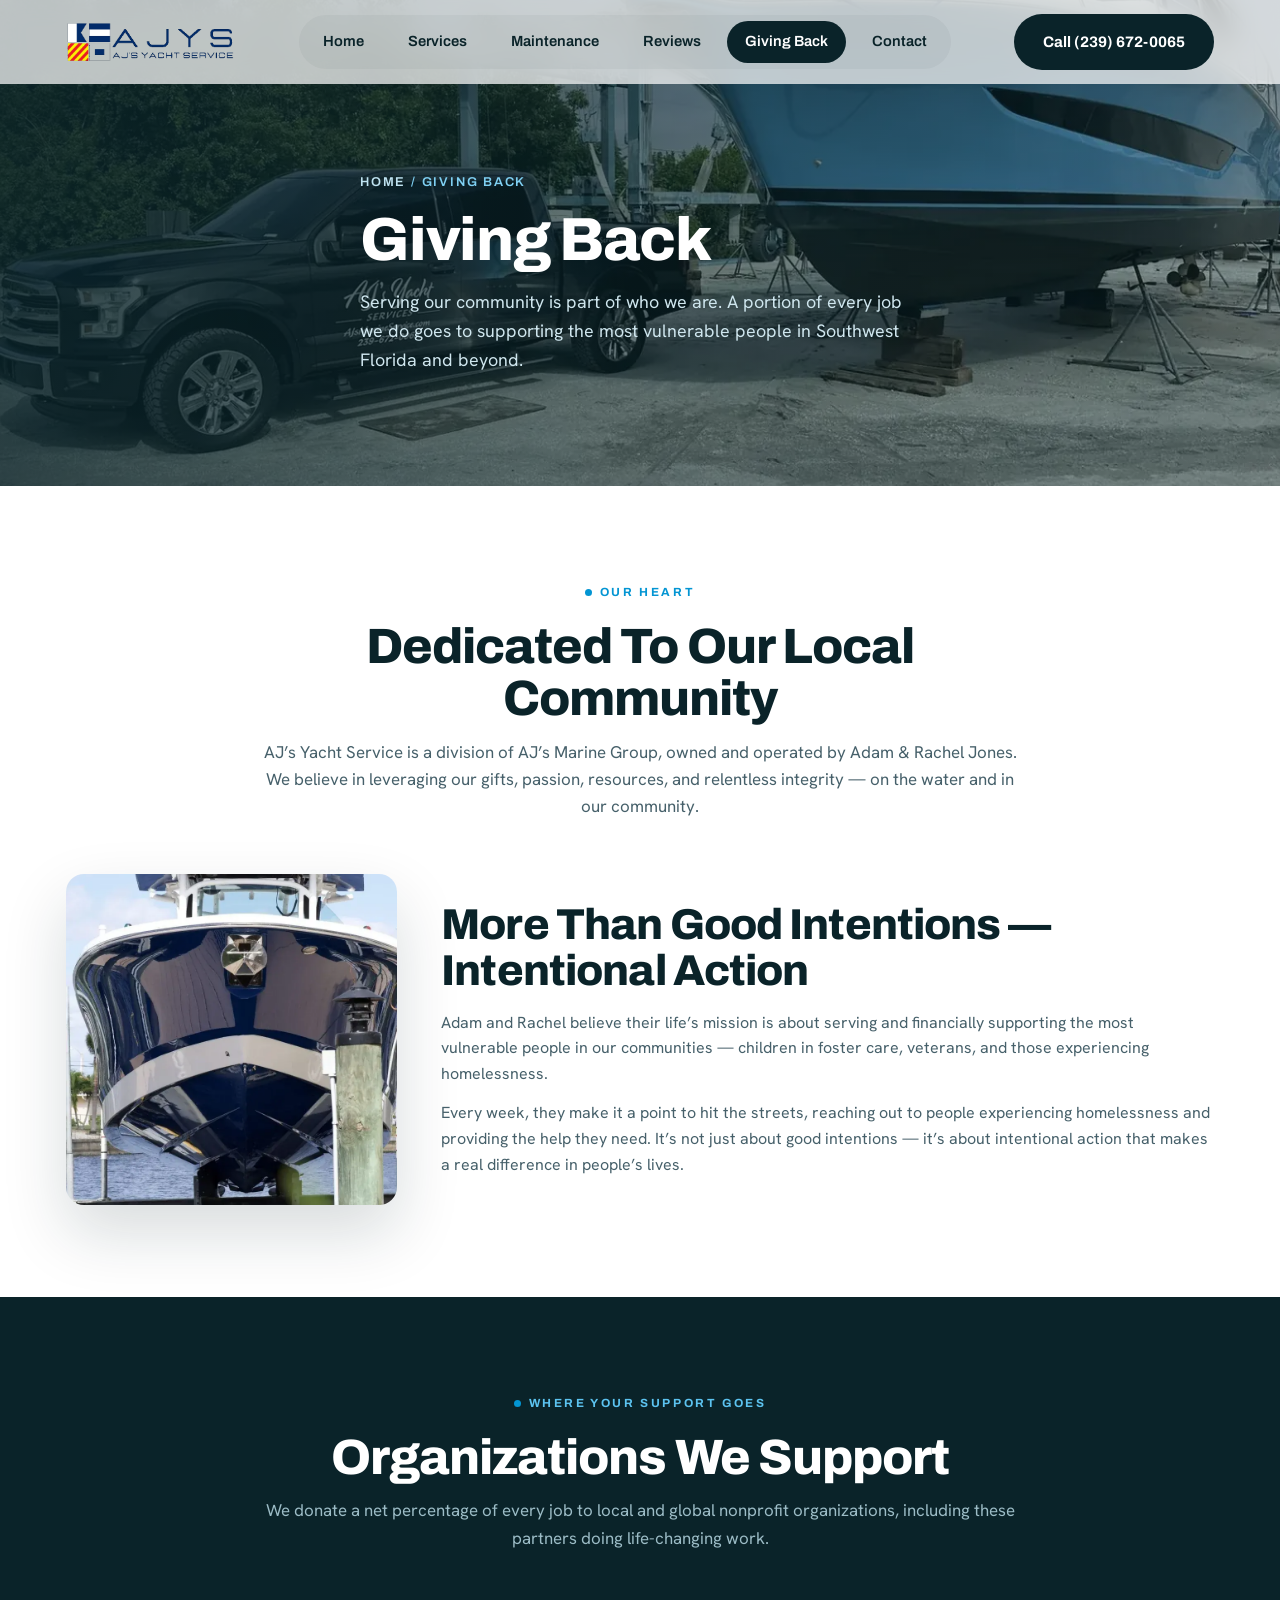
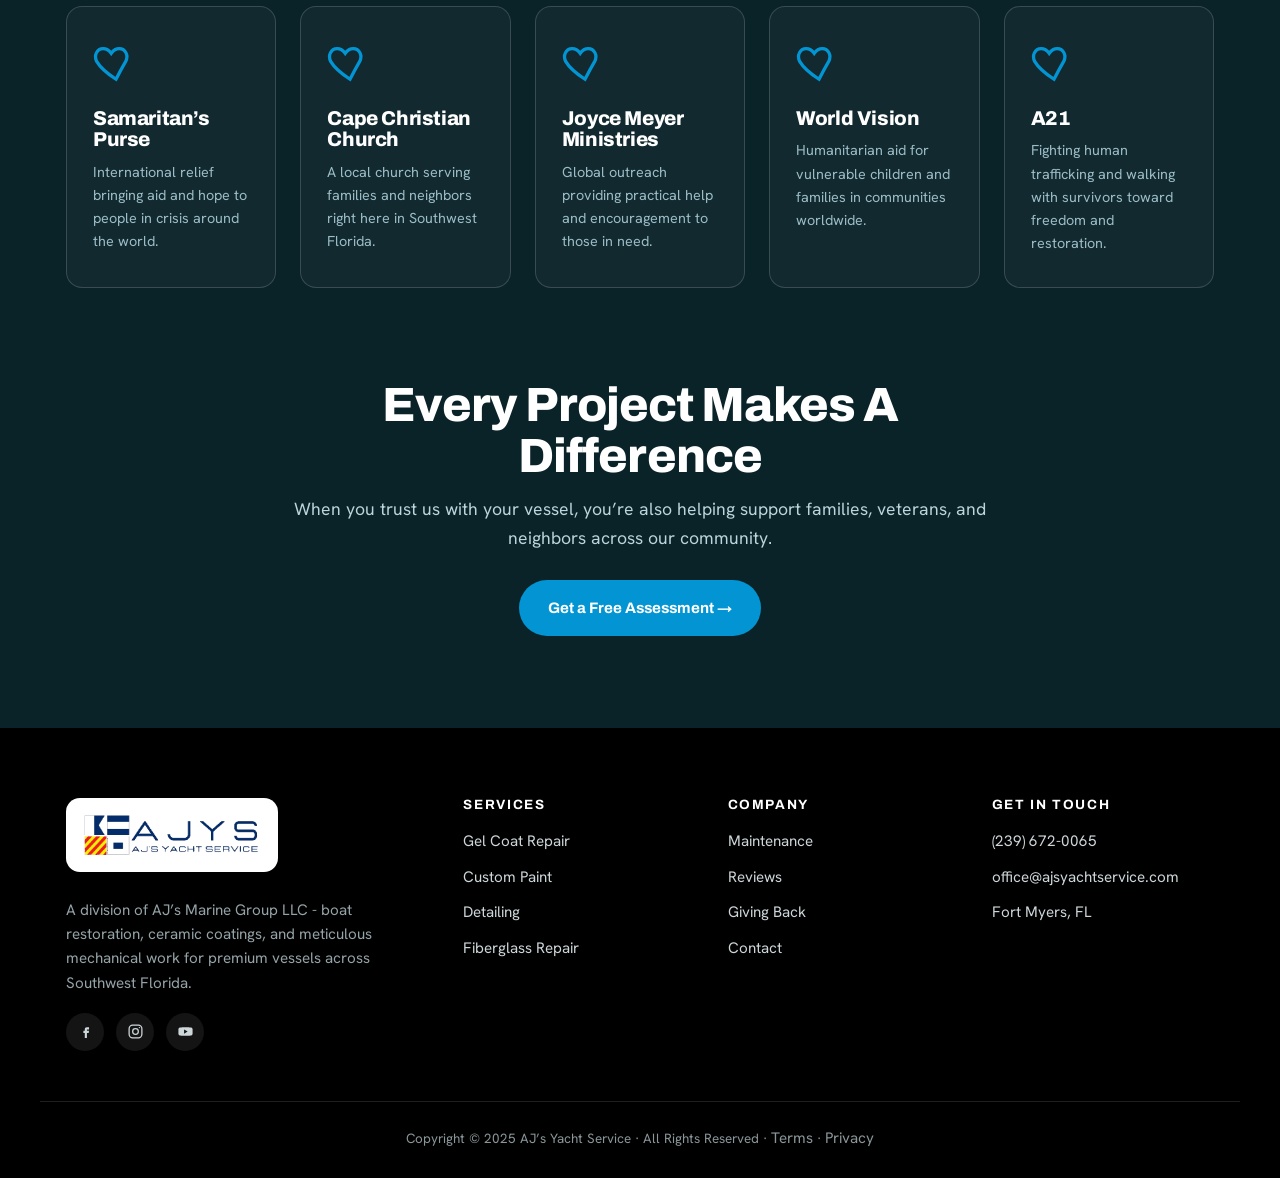
==== giving-back.html @ dbd7d1da "Add files via upload" ====
<!DOCTYPE html><html lang="en">
    <head>
    
    <!-- Google Tag Manager -->
<script>(function(w,d,s,l,i){w[l]=w[l]||[];w[l].push({'gtm.start':
new Date().getTime(),event:'gtm.js'});var f=d.getElementsByTagName(s)[0],
j=d.createElement(s),dl=l!='dataLayer'?'&l='+l:'';j.async=true;j.src=
'https://www.googletagmanager.com/gtm.js?id='+i+dl;f.parentNode.insertBefore(j,f);
})(window,document,'script','dataLayer','GTM-55M4DHG9');</script>
<!-- End Google Tag Manager -->
    
    <meta charset="UTF-8"><meta name="viewport" content="width=device-width, initial-scale=1.0"><title>Giving Back - Community & Generosity | AJ's Yacht Service - Fort Myers, FL</title><meta name="description" content="High-quality boat repair, restoration, and fully managed maintenance for center consoles, premium vessels, and yachts in Fort Myers, Florida.">
<meta name="robots" content="index, follow, max-image-preview:large, max-snippet:-1, max-video-preview:-1">
<link rel="canonical" href="https://www.ajsyachtservice.com/">
<meta name="theme-color" content="#0395d3">
<meta name="geo.region" content="US-FL">
<meta name="geo.placename" content="Fort Myers, Florida">
<!-- Open Graph -->
<meta property="og:type" content="website">
<meta property="og:site_name" content="AJ's Yacht Service">
<meta property="og:title" content="AJ's Yacht Service | Boat Repair, Restoration &amp; Managed Care - Fort Myers, FL">
<meta property="og:description" content="High-quality boat repair, restoration, and fully managed maintenance for center consoles, premium vessels, and yachts in Fort Myers, Florida.">
<meta property="og:url" content="https://www.ajsyachtservice.com/">
<meta property="og:image" content="https://www.ajsyachtservice.com/og-image.jpg">
<meta property="og:image:width" content="1200">
<meta property="og:image:height" content="630">
<meta property="og:image:alt" content="AJ's Yacht Service - boat repair, restoration and managed care in Fort Myers, FL">
<meta property="og:locale" content="en_US">
<!-- Twitter Card -->
<meta name="twitter:card" content="summary_large_image">
<meta name="twitter:title" content="AJ's Yacht Service | Boat Repair, Restoration &amp; Managed Care - Fort Myers, FL">
<meta name="twitter:description" content="High-quality boat repair, restoration, and fully managed maintenance for center consoles, premium vessels, and yachts in Fort Myers, Florida.">
<meta name="twitter:image" content="https://www.ajsyachtservice.com/og-image.jpg">
<!-- Structured data: Local Business -->
<script type="application/ld+json">
{
  "@context": "https://schema.org",
  "@type": "LocalBusiness",
  "@id": "https://www.ajsyachtservice.com/#business",
  "name": "AJ's Yacht Service",
  "alternateName": "AJYS",
  "description": "High-quality boat repair, restoration, and fully managed maintenance for center consoles, premium vessels, and yachts in Fort Myers, Florida.",
  "url": "https://www.ajsyachtservice.com/",
  "telephone": "+1-239-672-0065",
  "email": "office@ajsyachtservice.com",
  "image": "https://www.ajsyachtservice.com/og-image.jpg",
  "priceRange": "$$$",
  "address": {
    "@type": "PostalAddress",
    "streetAddress": "11595 Kelly Rd Suite 315",
    "addressLocality": "Fort Myers",
    "addressRegion": "FL",
    "postalCode": "33908",
    "addressCountry": "US"
  },
  "areaServed": [
    {"@type": "City", "name": "Fort Myers"},
    {"@type": "City", "name": "Cape Coral"},
    {"@type": "City", "name": "Naples"},
    {"@type": "City", "name": "Marco Island"},
    {"@type": "AdministrativeArea", "name": "Southwest Florida"}
  ],
  "sameAs": [
    "https://www.facebook.com/AJYSMedia",
    "https://www.instagram.com/ajysinc_swfl/",
    "https://www.youtube.com/@AJYSMEDIA"
  ],
  "hasOfferCatalog": {
    "@type": "OfferCatalog",
    "name": "Marine Services",
    "itemListElement": [
      {"@type": "Offer", "itemOffered": {"@type": "Service", "name": "Gel Coat Repair"}},
      {"@type": "Offer", "itemOffered": {"@type": "Service", "name": "Custom Boat Paint"}},
      {"@type": "Offer", "itemOffered": {"@type": "Service", "name": "Fiberglass Repair"}},
      {"@type": "Offer", "itemOffered": {"@type": "Service", "name": "Boat Detailing"}},
      {"@type": "Offer", "itemOffered": {"@type": "Service", "name": "Boat Restoration"}},
      {"@type": "Offer", "itemOffered": {"@type": "Service", "name": "Managed Yacht Care & Maintenance"}}
    ]
  }
}
</script>
<link rel="preconnect" href="https://fonts.googleapis.com"><link rel="preconnect" href="https://fonts.gstatic.com" crossorigin><link href="https://fonts.googleapis.com/css2?family=Archivo:wght@600;700;800;900&family=Hanken+Grotesk:wght@400;500;600;700&display=swap" rel="stylesheet"><link rel="preload" as="image" href="images/web-7.webp"><link rel="stylesheet" href="style.css">
</head>
<body>
    
    <!-- Google Tag Manager (noscript) -->
<noscript><iframe src="https://www.googletagmanager.com/ns.html?id=GTM-55M4DHG9"
height="0" width="0" style="display:none;visibility:hidden"></iframe></noscript>
<!-- End Google Tag Manager (noscript) -->

<header class="nav"><div class="nav-inner"><a class="nav-logo" href="index.html" data-route="home"><img src="images/logo.png" alt="AJ's Yacht Service"></a><nav class="nav-links"><a href="index.html" data-route="home">Home</a><a href="index.html#services" data-route="services">Services</a><a href="index.html#maintenance" data-route="maintenance">Maintenance</a><a href="index.html#reviews" data-route="reviews">Reviews</a><a href="giving-back.html" data-route="giving">Giving Back</a><a href="index.html#contact" data-route="contact">Contact</a></nav><div class="nav-cta"><a class="btn btn-dark" href="tel:2396720065">Call (239) 672-0065</a><button class="hamburger" aria-label="Menu"><span></span><span></span><span></span></button></div></div></header><div class="menu-overlay"></div><aside class="mobile-menu"><button class="menu-close" aria-label="Close">&times;</button><a href="index.html" data-route="home">Home</a><a href="index.html#services" data-route="services">Services</a><a href="index.html#maintenance" data-route="maintenance">Maintenance</a><a href="index.html#reviews" data-route="reviews">Reviews</a><a href="giving-back.html" data-route="giving">Giving Back</a><a href="index.html#contact" data-route="contact">Contact</a><a class="btn btn-dark" href="tel:2396720065">Call (239) 672-0065</a></aside><main id="app"><div class="page active" data-page="giving"><section class="page-hero"><div class="bg" style="background-image:url(images/web-15.webp)"></div><div class="veil"></div><div class="wrap"><div class="crumb"><a href="index.html" data-route="home">Home</a> / Giving Back</div><h1>Giving Back</h1><p>Serving our community is part of who we are. A portion of every job we do goes to supporting the most vulnerable people in Southwest Florida and beyond.</p></div></section><section><div class="wrap"><div class="sec-head reveal"><span class="eyebrow">Our Heart</span><h2>Dedicated To Our Local Community</h2><p>AJ&rsquo;s Yacht Service is a division of AJ&rsquo;s Marine Group, owned and operated by Adam &amp; Rachel Jones. We believe in leveraging our gifts, passion, resources, and relentless integrity &mdash; on the water and in our community.</p></div><div class="statement reveal" style="align-items:center;"><div class="ph"><img src="images/web-4.webp" alt="AJ&rsquo;s Yacht Service craftsmanship"></div><div><h2 style="margin-bottom:16px;">More Than Good Intentions &mdash; Intentional Action</h2><p style="color:#46606a;margin-bottom:14px;">Adam and Rachel believe their life&rsquo;s mission is about serving and financially supporting the most vulnerable people in our communities &mdash; children in foster care, veterans, and those experiencing homelessness.</p><p style="color:#46606a;">Every week, they make it a point to hit the streets, reaching out to people experiencing homelessness and providing the help they need. It&rsquo;s not just about good intentions &mdash; it&rsquo;s about intentional action that makes a real difference in people&rsquo;s lives.</p></div></div></div></section><section class="dark"><div class="wrap"><div class="sec-head reveal"><span class="eyebrow">Where Your Support Goes</span><h2>Organizations We Support</h2><p>We donate a net percentage of every job to local and global nonprofit organizations, including these partners doing life-changing work.</p></div><div class="reveal" style="display:grid;grid-template-columns:repeat(auto-fit,minmax(210px,1fr));gap:24px;"><div class="naut"><svg class="ni" viewBox="0 0 24 24" fill="none" stroke="currentColor" stroke-width="1.7"><path d="M12 21s-7.5-4.9-10-9.2C.3 8.7 2 5 5.3 5c2 0 3.3 1.2 4.2 2.5C10.4 6.2 11.7 5 13.7 5 17 5 18.7 8.7 17 11.8 14.5 16.1 12 21 12 21z"/></svg><h3>Samaritan&rsquo;s Purse</h3><p>International relief bringing aid and hope to people in crisis around the world.</p></div><div class="naut"><svg class="ni" viewBox="0 0 24 24" fill="none" stroke="currentColor" stroke-width="1.7"><path d="M12 21s-7.5-4.9-10-9.2C.3 8.7 2 5 5.3 5c2 0 3.3 1.2 4.2 2.5C10.4 6.2 11.7 5 13.7 5 17 5 18.7 8.7 17 11.8 14.5 16.1 12 21 12 21z"/></svg><h3>Cape Christian Church</h3><p>A local church serving families and neighbors right here in Southwest Florida.</p></div><div class="naut"><svg class="ni" viewBox="0 0 24 24" fill="none" stroke="currentColor" stroke-width="1.7"><path d="M12 21s-7.5-4.9-10-9.2C.3 8.7 2 5 5.3 5c2 0 3.3 1.2 4.2 2.5C10.4 6.2 11.7 5 13.7 5 17 5 18.7 8.7 17 11.8 14.5 16.1 12 21 12 21z"/></svg><h3>Joyce Meyer Ministries</h3><p>Global outreach providing practical help and encouragement to those in need.</p></div><div class="naut"><svg class="ni" viewBox="0 0 24 24" fill="none" stroke="currentColor" stroke-width="1.7"><path d="M12 21s-7.5-4.9-10-9.2C.3 8.7 2 5 5.3 5c2 0 3.3 1.2 4.2 2.5C10.4 6.2 11.7 5 13.7 5 17 5 18.7 8.7 17 11.8 14.5 16.1 12 21 12 21z"/></svg><h3>World Vision</h3><p>Humanitarian aid for vulnerable children and families in communities worldwide.</p></div><div class="naut"><svg class="ni" viewBox="0 0 24 24" fill="none" stroke="currentColor" stroke-width="1.7"><path d="M12 21s-7.5-4.9-10-9.2C.3 8.7 2 5 5.3 5c2 0 3.3 1.2 4.2 2.5C10.4 6.2 11.7 5 13.7 5 17 5 18.7 8.7 17 11.8 14.5 16.1 12 21 12 21z"/></svg><h3>A21</h3><p>Fighting human trafficking and walking with survivors toward freedom and restoration.</p></div></div></div></section><section class="dark" style="padding-top:0;"><div class="wrap"><div class="contact-cta reveal"><h2>Every Project Makes A Difference</h2><p>When you trust us with your vessel, you&rsquo;re also helping support families, veterans, and neighbors across our community.</p><a class="btn btn-primary" href="index.html#contact" data-route="contact">Get a Free Assessment &rarr;</a></div></div></section></div></main><footer><div class="wrap foot-grid"><div><span class="foot-logo"><img src="images/logo.png" alt="AJ's Yacht Service"></span><p class="foot-about">A division of AJ&rsquo;s Marine Group LLC - boat restoration, ceramic coatings, and meticulous mechanical work for premium vessels across Southwest Florida.</p><div class="socials"><a href="https://www.facebook.com/AJYSMedia" target="_blank" rel="noopener" aria-label="Facebook"><svg viewBox="0 0 24 24" fill="currentColor"><path d="M14 9h3V6h-3c-2 0-3 1-3 3v2H9v3h2v7h3v-7h2.5l.5-3H14V9z"/></svg></a><a href="https://www.instagram.com/ajysinc_swfl/" target="_blank" rel="noopener" aria-label="Instagram"><svg viewBox="0 0 24 24" fill="none" stroke="currentColor" stroke-width="1.8"><rect x="3" y="3" width="18" height="18" rx="5"/><circle cx="12" cy="12" r="4"/><circle cx="17.5" cy="6.5" r="1" fill="currentColor" stroke="none"/></svg></a><a href="https://www.youtube.com/@AJYSMEDIA" target="_blank" rel="noopener" aria-label="YouTube"><svg viewBox="0 0 24 24" fill="currentColor"><path d="M22 8.5a3 3 0 00-2-2C18 6 12 6 12 6s-6 0-8 .5a3 3 0 00-2 2v7a3 3 0 002 2c2 .5 8 .5 8 .5s6 0 8-.5a3 3 0 002-2v-7zM10 15V9l5 3-5 3z"/></svg></a></div></div><div class="foot"><h4>Services</h4><ul><li><a href="index.html#services" data-route="services">Gel Coat Repair</a></li><li><a href="index.html#services" data-route="services">Custom Paint</a></li><li><a href="index.html#services" data-route="services">Detailing</a></li><li><a href="index.html#services" data-route="services">Fiberglass Repair</a></li></ul></div><div class="foot"><h4>Company</h4><ul><li><a href="index.html#maintenance" data-route="maintenance">Maintenance</a></li><li><a href="index.html#reviews" data-route="reviews">Reviews</a></li><li><a href="giving-back.html" data-route="giving">Giving Back</a></li><li><a href="index.html#contact" data-route="contact">Contact</a></li></ul></div><div class="foot"><h4>Get In Touch</h4><ul><li><a href="tel:2396720065">(239) 672-0065</a></li><li><a href="mailto:office@ajsyachtservice.com">office@ajsyachtservice.com</a></li><li><a href="https://www.google.com/maps/search/?api=1&query=11595+Kelly+Rd+Suite+315+Fort+Myers+FL+33908" target="_blank" rel="noopener">Fort Myers, FL</a></li></ul></div></div><div class="foot-bottom wrap">Copyright &copy; 2025 AJ&rsquo;s Yacht Service &middot; All Rights Reserved &middot; <a href="#">Terms</a> &middot; <a href="#">Privacy</a></div></footer><script>
function initHeader(){var h=document.querySelector('header.nav');var f=function(){h.classList.toggle('solid',window.scrollY>40);};f();window.addEventListener('scroll',f,{passive:true});}
function initMenu(){var b=document.querySelector('.hamburger'),m=document.querySelector('.mobile-menu'),o=document.querySelector('.menu-overlay'),c=document.querySelector('.menu-close');
  if(!b)return;var open=function(){m.classList.add('open');o.classList.add('open');},close=function(){m.classList.remove('open');o.classList.remove('open');};
  b.addEventListener('click',open);o.addEventListener('click',close);if(c)c.addEventListener('click',close);
  m.querySelectorAll('a').forEach(function(a){a.addEventListener('click',close);});}
function revealIn(scope){var els=scope.querySelectorAll('.reveal');
  if(!('IntersectionObserver' in window)){els.forEach(function(e){e.classList.add('in');});return;}
  var io=new IntersectionObserver(function(ents){ents.forEach(function(en){if(en.isIntersecting){en.target.classList.add('in');io.unobserve(en.target);}});},{threshold:.12});
  els.forEach(function(e){e.classList.remove('in');io.observe(e);});}
function initNavActive(){var p=(location.pathname.split('/').pop()||'').toLowerCase();document.querySelectorAll('.nav-links a,.mobile-menu a').forEach(function(a){var href=(a.getAttribute('href')||'').toLowerCase();if(href==='giving-back.html'&&p==='giving-back.html'){a.classList.add('active');}});}
document.addEventListener('DOMContentLoaded',function(){initHeader();initMenu();initNavActive();revealIn(document);});
</script>
</body>
</html>
---- style.css ----
:root{
  --white:#ffffff; --ice:#f0fbff; --azure:#0395d3; --azure-dark:#0277ad;
  --ink:#0a2329; --ink-2:#0e2f38; --black:#000000;
  --paper:#f6f9fb; --line:rgba(10,35,41,.10); --line-d:rgba(255,255,255,.16);
  --shadow:0 12px 34px rgba(10,35,41,.08); --shadow-lg:0 28px 64px rgba(10,35,41,.16);
  --maxw:1200px; --r:18px;
}
*{margin:0;padding:0;box-sizing:border-box;}
html{scroll-behavior:smooth;-webkit-text-size-adjust:100%;}
html,body{max-width:100%;overflow-x:hidden;}
body{font-family:'Hanken Grotesk',sans-serif;color:var(--ink);background:var(--white);line-height:1.6;-webkit-font-smoothing:antialiased;overflow-x:hidden;}
h1,h2,h3,h4{font-family:'Archivo',sans-serif;font-weight:800;letter-spacing:-.02em;line-height:1.06;}
.eyebrow,.btn,nav a,.stat-num,.crumb,.cap,.foot h4,.m-tag,.kbadge,.work-cap,.count{font-family:'Archivo',sans-serif;}
a{color:var(--azure);text-decoration:none;}
img{display:block;max-width:100%;}
.wrap{max-width:var(--maxw);margin:0 auto;padding:0 26px;}
.eyebrow{font-weight:700;font-size:.74rem;letter-spacing:.22em;text-transform:uppercase;color:var(--azure);display:inline-flex;align-items:center;gap:8px;}
.eyebrow::before{content:"";width:7px;height:7px;border-radius:50%;background:var(--azure);}
.dark .eyebrow{color:#5cc3f0;}

/* sparkle accents */
.spark{position:absolute;color:var(--azure);opacity:.5;pointer-events:none;font-size:1.4rem;}

/* buttons */
.btn{display:inline-flex;align-items:center;gap:9px;font-weight:700;font-size:.95rem;
  padding:15px 28px;border-radius:999px;cursor:pointer;border:1.5px solid transparent;transition:.25s ease;white-space:nowrap;}
.btn-dark{background:var(--ink);color:#fff;}
.btn-dark:hover{background:var(--ink-2);transform:translateY(-2px);box-shadow:0 12px 26px rgba(10,35,41,.28);}
.btn-primary{background:var(--azure);color:#fff;}
.btn-primary:hover{background:var(--azure-dark);transform:translateY(-2px);box-shadow:0 12px 26px rgba(3,149,211,.4);}
.btn-outline{background:transparent;border-color:var(--ink);color:var(--ink);}
.btn-outline:hover{background:var(--ink);color:#fff;}
.btn-ghost-light{background:rgba(255,255,255,.1);border-color:rgba(255,255,255,.55);color:#fff;backdrop-filter:blur(6px);}
.btn-ghost-light:hover{background:#fff;color:var(--ink);}

/* header */
header.nav{position:fixed;inset:0 0 auto 0;z-index:1000;background:rgba(255,255,255,.72);
  backdrop-filter:blur(14px);-webkit-backdrop-filter:blur(14px);transition:.35s ease;}
header.nav.solid{background:rgba(255,255,255,.97);box-shadow:0 6px 26px rgba(10,35,41,.09);}
.nav-inner{max-width:var(--maxw);margin:0 auto;padding:14px 26px;display:flex;align-items:center;justify-content:space-between;gap:20px;}
.nav-logo img{height:42px;transition:.3s;}
header.nav.solid .nav-logo img{height:38px;}
.nav-links{display:flex;align-items:center;gap:8px;background:rgba(10,35,41,.04);padding:6px;border-radius:999px;}
.nav-links a{color:var(--ink);font-weight:600;font-size:.92rem;padding:9px 18px;border-radius:999px;transition:.25s;}
.nav-links a:hover{background:rgba(255,255,255,.8);}
.nav-links a.active{background:var(--ink);color:#fff;}
.nav-cta{display:flex;align-items:center;gap:14px;}
.hamburger{display:none;flex-direction:column;gap:5px;background:none;border:none;cursor:pointer;padding:8px;}
.hamburger span{width:26px;height:3px;background:var(--ink);border-radius:2px;}
.mobile-menu{position:fixed;top:0;right:-100%;width:min(330px,84vw);height:100vh;background:#fff;z-index:1100;
  box-shadow:-12px 0 50px rgba(0,0,0,.22);transition:right .4s cubic-bezier(.4,0,.2,1);padding:92px 34px 32px;display:flex;flex-direction:column;gap:4px;}
.mobile-menu.open{right:0;}
.mobile-menu a{color:var(--ink);font-family:'Archivo';font-weight:600;font-size:1.1rem;padding:15px 0;border-bottom:1px solid var(--line);}
.mobile-menu a.active{color:var(--azure);}
.mobile-menu .btn{margin-top:20px;justify-content:center;color:#fff;border-bottom:none;}
.menu-overlay{position:fixed;inset:0;background:rgba(10,35,41,.45);z-index:1050;opacity:0;pointer-events:none;transition:.4s;}
.menu-overlay.open{opacity:1;pointer-events:auto;}
.menu-close{position:absolute;top:26px;right:30px;background:none;border:none;font-size:2.1rem;color:var(--ink);cursor:pointer;line-height:1;}

.page{display:none;} .page.active{display:block;}
section{padding:92px 0;position:relative;}
.dark{background:var(--ink);color:#dceaef;}
.dark h1,.dark h2,.dark h3,.dark h4{color:#fff;}
.sec-head{max-width:760px;margin:0 auto 54px;text-align:center;}
.sec-head h2{font-size:clamp(2rem,4.6vw,3.1rem);margin:16px 0 14px;}
.sec-head p{color:#46606a;font-size:1.06rem;}
.dark .sec-head p{color:#9cbcc6;}

.reveal{opacity:0;transform:translateY(28px);transition:opacity .8s ease,transform .8s ease;}
.reveal.in{opacity:1;transform:none;}

/* ---------- HERO (light, Rultivo) ---------- */
.hero{position:relative;padding:150px 0 60px;text-align:center;background:
  radial-gradient(circle at 20% 20%,rgba(3,149,211,.07),transparent 40%),
  radial-gradient(circle at 80% 30%,rgba(3,149,211,.06),transparent 42%),var(--white);overflow:hidden;}
.hero .eyebrow{justify-content:center;margin-bottom:20px;}
.hero h1{font-size:clamp(2.6rem,6.4vw,4.8rem);max-width:16ch;margin:0 auto 20px;color:var(--ink);}
.hero h1 .az{color:var(--azure);}
.hero p{max-width:50ch;margin:0 auto 30px;color:#46606a;font-size:1.12rem;}
.hero .s1{top:130px;left:12%;} .hero .s2{top:200px;right:14%;font-size:1rem;}
.hero .s3{top:280px;left:24%;font-size:.9rem;} .hero .s4{top:90px;right:30%;font-size:1.1rem;}

/* hero image band (full-bleed rounded) */
.hero-band{max-width:1320px;margin:30px auto 0;padding:0 24px;}
.hero-band .frame{position:relative;border-radius:26px;overflow:hidden;aspect-ratio:21/8;box-shadow:var(--shadow-lg);}
.hero-band .frame .slide{position:absolute;inset:0;background-size:cover;background-position:center;opacity:0;transition:opacity 1.2s ease;}
.hero-band .frame .slide.on{opacity:1;}
.hero-band .frame .ov{position:absolute;inset:0;background:linear-gradient(180deg,rgba(7,25,30,.1),rgba(7,25,30,.55));}
.hero-band .bcaption{position:absolute;left:38px;bottom:32px;color:#fff;z-index:2;}
.hero-band .bcaption h3{font-size:clamp(1.4rem,2.6vw,2.1rem);color:#fff;}
.hero-band .blink{position:absolute;right:38px;bottom:36px;color:#fff;font-family:'Archivo';font-weight:600;font-size:.95rem;z-index:2;}
.hero-band .blink:hover{color:#9fd4ec;}
.hero-dots{display:flex;gap:9px;justify-content:center;margin-top:22px;}
.hero-dots .dot{width:30px;height:5px;border-radius:3px;background:rgba(3,149,211,.28);border:none;cursor:pointer;transition:.3s;padding:0;}
.hero-dots .dot.on{background:var(--azure);width:42px;}

/* ---------- STAT ROW ---------- */
.statrow{display:grid;grid-template-columns:repeat(4,1fr);gap:0;border-top:1px solid var(--line);border-bottom:1px solid var(--line);}
.statrow .s{padding:34px 28px;border-left:1px solid var(--line);}
.statrow .s:first-child{border-left:none;}
.stat-num{font-weight:800;font-size:clamp(1.8rem,3vw,2.6rem);color:var(--ink);line-height:1;}
.stat-lbl{color:#5a737b;font-size:.92rem;margin-top:8px;}

/* ---------- EDITORIAL + CAROUSEL ---------- */
.edi{display:grid;grid-template-columns:.5fr 1.5fr;gap:40px;align-items:start;margin-bottom:46px;}
.edi .year{font-family:'Archivo';font-weight:800;font-size:1.1rem;color:var(--ink);}
.edi .tabs{display:flex;flex-wrap:wrap;gap:18px;margin-top:18px;}
.edi .tabs span{font-family:'Archivo';font-weight:600;font-size:.92rem;color:#9fb2b8;}
.edi .tabs span.on{color:var(--ink);border-bottom:2px solid var(--azure);padding-bottom:3px;}
.edi h2{font-size:clamp(1.7rem,3.6vw,2.6rem);}
.edi .subcaps{display:flex;gap:40px;margin-top:18px;}
.edi .subcaps span{font-family:'Archivo';font-weight:600;color:#46606a;font-size:.95rem;}

.work-rail{display:flex;gap:24px;overflow-x:auto;scroll-snap-type:x mandatory;padding:6px 2px 18px;scrollbar-width:none;}
.work-rail::-webkit-scrollbar{display:none;}
.work-card{flex:0 0 300px;scroll-snap-align:start;}
.work-card .ph{border-radius:16px;overflow:hidden;aspect-ratio:4/5;box-shadow:var(--shadow);}
.work-card .ph img{width:100%;height:100%;object-fit:cover;transition:transform .5s;}
.work-card:hover .ph img{transform:scale(1.06);}
.work-meta{display:flex;justify-content:space-between;align-items:center;margin-top:14px;}
.work-meta .num{font-family:'Archivo';font-weight:700;color:#9fb2b8;font-size:.9rem;}
.work-cap{font-weight:600;font-size:.95rem;color:var(--ink);}
.rail-nav{display:flex;gap:12px;justify-content:center;margin-top:24px;}
.rail-nav button{width:50px;height:50px;border-radius:50%;border:1.5px solid var(--line);background:#fff;cursor:pointer;display:grid;place-items:center;color:var(--ink);transition:.25s;}
.rail-nav button:hover{background:var(--ink);color:#fff;border-color:var(--ink);}
.rail-nav svg{width:20px;height:20px;}

/* ---------- FULL-BLEED BAND ---------- */
.band{position:relative;border-radius:26px;overflow:hidden;min-height:420px;display:flex;align-items:center;margin:0 auto;max-width:1320px;}
.bandwrap{padding:0 24px;}
.band .bg{position:absolute;inset:0;background-size:cover;background-position:center;}
.band .ov{position:absolute;inset:0;background:linear-gradient(90deg,rgba(7,25,30,.78),rgba(7,25,30,.35) 70%,rgba(7,25,30,.5));}
.band .inner{position:relative;z-index:2;padding:56px 48px;color:#fff;width:100%;}
.band h2{font-size:clamp(1.9rem,4vw,3rem);max-width:18ch;color:#fff;}
.band .loc{margin-top:22px;font-family:'Archivo';font-weight:600;font-size:.9rem;color:#cfe6ee;display:flex;align-items:center;gap:8px;}
.band .count{position:absolute;right:48px;bottom:48px;width:74px;height:74px;border-radius:50%;background:var(--azure);
  color:#fff;display:grid;place-items:center;font-family:'Archivo';font-weight:700;font-size:.95rem;box-shadow:0 10px 24px rgba(3,149,211,.45);}

/* ---------- SOLUTIONS THREE-UP (caption below) ---------- */
.sol-head{display:grid;grid-template-columns:1.2fr 1fr;gap:40px;align-items:end;margin-bottom:46px;}
.sol-head h2{font-size:clamp(1.9rem,4vw,2.8rem);}
.sol-head p{color:#46606a;}
.sol-grid{display:grid;grid-template-columns:repeat(3,1fr);gap:34px;}
.sol .ph{border-radius:16px;overflow:hidden;aspect-ratio:4/3;box-shadow:var(--shadow);margin-bottom:18px;}
.sol .ph img{width:100%;height:100%;object-fit:cover;transition:transform .5s;}
.sol:hover .ph img{transform:scale(1.06);}
.sol h3{font-size:1.3rem;margin-bottom:8px;}
.sol p{color:#46606a;font-size:.95rem;}

/* ---------- STATEMENT (small img + big text) ---------- */
.statement{display:grid;grid-template-columns:.6fr 1.4fr;gap:44px;align-items:center;}
.statement .ph{border-radius:18px;overflow:hidden;aspect-ratio:1/1;box-shadow:var(--shadow-lg);}
.statement .ph img{width:100%;height:100%;object-fit:cover;}
.statement h2{font-size:clamp(1.7rem,3.6vw,2.7rem);}

/* ---------- VIDEO ---------- */
.video-frame{max-width:980px;margin:0 auto;border-radius:22px;overflow:hidden;box-shadow:var(--shadow-lg);background:#000;aspect-ratio:16/9;}
.video-frame .testimonial-video{display:block;width:100%;height:100%;object-fit:cover;background:#000;}
.film-cta{display:flex;gap:14px;justify-content:center;margin-top:34px;flex-wrap:wrap;}

/* ---------- SUBSCRIBE CTA ---------- */
.cta-band{position:relative;border-radius:26px;overflow:hidden;min-height:380px;display:flex;align-items:center;justify-content:center;text-align:center;max-width:1320px;margin:0 auto;}
.cta-band .bg{position:absolute;inset:0;background-size:cover;background-position:center;}
.cta-band .ov{position:absolute;inset:0;background:linear-gradient(180deg,rgba(7,25,30,.55),rgba(7,25,30,.72));}
.cta-band .inner{position:relative;z-index:2;color:#fff;padding:50px 24px;width:100%;}
.cta-band h2{font-size:clamp(2rem,4.4vw,3.1rem);color:#fff;margin-bottom:26px;}
.subform{display:flex;gap:10px;max-width:520px;margin:0 auto;background:#fff;padding:8px;border-radius:999px;}
.subform input{flex:1;border:none;background:transparent;padding:12px 18px;font:inherit;color:var(--ink);outline:none;}
.subform input.invalid{box-shadow:inset 0 0 0 2px #e0413c;border-radius:999px;}
.subform .btn{flex:none;}
.sub-thanks{color:#fff;font-family:'Archivo';font-weight:700;font-size:1.1rem;}

/* ---------- service cards (interior) ---------- */
.cards4{display:grid;grid-template-columns:repeat(4,1fr);gap:26px;}
.scard{background:#fff;border-radius:var(--r);overflow:hidden;box-shadow:var(--shadow);border:1px solid var(--line);transition:.3s;display:flex;flex-direction:column;}
.scard:hover{transform:translateY(-7px);box-shadow:var(--shadow-lg);}
.scard .ph{aspect-ratio:4/3;overflow:hidden;}
.scard .ph img{width:100%;height:100%;object-fit:cover;transition:transform .5s;}
.scard:hover .ph img{transform:scale(1.08);}
.scard .b{padding:24px;display:flex;flex-direction:column;flex:1;}
.scard h3{font-size:1.18rem;margin-bottom:8px;}
.scard p{color:#46606a;font-size:.93rem;flex:1;}
.scard .more{margin-top:14px;font-family:'Archivo';font-weight:700;color:var(--azure);font-size:.9rem;}

/* ---------- maintenance rows ---------- */
.m-row{display:grid;grid-template-columns:1fr 1fr;gap:54px;align-items:center;margin-bottom:62px;}
.m-row:last-child{margin-bottom:0;}
.m-row.flip .m-img{order:2;}
.m-img{border-radius:18px;overflow:hidden;box-shadow:var(--shadow-lg);aspect-ratio:4/3;}
.m-img img{width:100%;height:100%;object-fit:cover;}
.m-text h3{font-size:1.7rem;color:#fff;margin-bottom:6px;}
.m-tag{font-weight:700;color:var(--azure);margin-bottom:20px;font-size:1.02rem;}
.anchor-list{list-style:none;margin:0 0 20px;}
.anchor-list li{position:relative;padding-left:34px;margin-bottom:12px;color:#cfe0e5;}
.anchor-list li::before{content:"";position:absolute;left:0;top:2px;width:20px;height:20px;background:var(--azure);
  -webkit-mask:url("data:image/svg+xml;utf8,<svg xmlns='http://www.w3.org/2000/svg' viewBox='0 0 24 24' fill='none' stroke='black' stroke-width='1.8'><circle cx='12' cy='5' r='2'/><path d='M12 7v13M5 13a7 7 0 0014 0M5 13H3M19 13h2M8 11h8'/></svg>") center/contain no-repeat;
  mask:url("data:image/svg+xml;utf8,<svg xmlns='http://www.w3.org/2000/svg' viewBox='0 0 24 24' fill='none' stroke='black' stroke-width='1.8'><circle cx='12' cy='5' r='2'/><path d='M12 7v13M5 13a7 7 0 0014 0M5 13H3M19 13h2M8 11h8'/></svg>") center/contain no-repeat;}
.m-note{font-style:italic;color:#9fc0c9;border-left:3px solid var(--azure);padding-left:18px;}

/* nautical care cards */
.naut-grid{display:grid;grid-template-columns:repeat(4,1fr);gap:24px;}
.naut{border:1px solid var(--line-d);border-radius:16px;padding:32px 26px;transition:.3s;background:rgba(255,255,255,.03);}
.naut:hover{background:rgba(3,149,211,.1);transform:translateY(-6px);border-color:rgba(3,149,211,.5);}
.naut .ni{width:46px;height:46px;color:var(--azure);margin-bottom:16px;}
.naut h3{color:#fff;font-size:1.25rem;margin-bottom:10px;}
.naut p{font-size:.9rem;color:#9cbcc6;}

/* advocate */
.advocate{display:grid;grid-template-columns:auto 1fr;gap:50px;align-items:center;}
.advocate .stat{font-family:'Archivo';font-weight:800;font-size:clamp(4.5rem,12vw,9rem);color:var(--azure);line-height:.85;}
.advocate-text h2{font-size:clamp(1.9rem,4vw,2.6rem);margin-bottom:14px;}
.advocate-text p{color:#bcd4db;font-size:1.06rem;max-width:62ch;}

/* reviews */
.stars{color:#f5a623;letter-spacing:3px;font-size:1.05rem;margin-bottom:14px;}
.rev-grid{display:grid;grid-template-columns:repeat(2,1fr);gap:26px;}
/* ===== reviews rolling marquee (auto-scroll, pause on hover) ===== */
.review-marquee{position:relative;width:100%;overflow:hidden;
  -webkit-mask-image:linear-gradient(90deg,transparent,#000 7%,#000 93%,transparent);
          mask-image:linear-gradient(90deg,transparent,#000 7%,#000 93%,transparent);}
.rm-track{display:flex;align-items:stretch;gap:24px;width:max-content;
  animation:rmRoll 28s linear infinite;will-change:transform;padding:6px 2px 12px;}
.review-marquee:hover .rm-track{animation-play-state:paused;}
.rm-track .review-card{flex:0 0 clamp(280px,78vw,360px);display:flex;flex-direction:column;opacity:1;transform:none;margin:0;}
.rm-track .review-card p{flex:1;}
@keyframes rmRoll{from{transform:translateX(0);}to{transform:translateX(-50%);}}
@media(prefers-reduced-motion:reduce){.rm-track{animation:none;}}
.review-card{background:#fff;border-radius:18px;padding:36px 32px 30px;box-shadow:var(--shadow);position:relative;overflow:hidden;border:1px solid var(--line);}
.review-card::before{content:"";position:absolute;top:0;left:0;width:100%;height:4px;background:linear-gradient(90deg,var(--azure),#7fd0f3);}
.review-card .qmark{position:absolute;top:2px;right:22px;font-size:6rem;color:rgba(3,149,211,.08);font-family:Georgia,serif;line-height:1;}
.review-card p{color:#2b454c;position:relative;z-index:1;margin-bottom:18px;font-size:1.02rem;}
.review-card .r-name{font-family:'Archivo';font-weight:700;color:var(--ink);}
.review-card .r-sub{font-family:'Archivo';color:#6a8088;font-size:.82rem;}

/* contact */
.contact-cta{text-align:center;max-width:700px;margin:0 auto;}
.contact-cta h2{font-size:clamp(2rem,4.4vw,3rem);margin-bottom:14px;}
.contact-cta p{color:#bcd4db;font-size:1.1rem;margin-bottom:28px;}
.contact-grid{display:grid;grid-template-columns:1fr 1fr;gap:54px;align-items:start;}
.info-row{display:flex;gap:16px;align-items:flex-start;margin-bottom:22px;}
.info-row .ico{width:48px;height:48px;flex:none;border-radius:12px;background:rgba(3,149,211,.16);display:grid;place-items:center;color:var(--azure);}
.info-row .ico svg{width:22px;height:22px;}
.info-row .lbl{font-family:'Archivo';font-weight:700;color:#fff;font-size:.78rem;letter-spacing:.1em;text-transform:uppercase;margin-bottom:3px;}
.info-row span{color:#cfe0e5;}.info-row:hover span{color:#fff;}
.form-card{background:#fff;border-radius:18px;padding:36px;box-shadow:var(--shadow-lg);}
.field{margin-bottom:18px;}
.field label{display:block;font-family:'Archivo';font-weight:600;font-size:.84rem;color:var(--ink);margin-bottom:7px;}
.field input,.field textarea{width:100%;padding:14px 15px;border:1.5px solid #d4e2e7;border-radius:10px;font:inherit;color:var(--ink);background:#fbfdfe;transition:.2s;}
.field input:focus,.field textarea:focus{outline:none;border-color:var(--azure);box-shadow:0 0 0 3px rgba(3,149,211,.15);}
.field input.invalid,.field textarea.invalid{border-color:#e0413c;background:#fff5f5;}
.field .err{display:none;color:#e0413c;font-size:.82rem;margin-top:5px;}
.form-card .btn-primary{width:100%;justify-content:center;}
.success-card{display:none;background:#fff;border-radius:18px;padding:50px 36px;text-align:center;box-shadow:var(--shadow-lg);}
.success-card .check{width:66px;height:66px;border-radius:50%;background:var(--azure);color:#fff;display:grid;place-items:center;font-size:2rem;margin:0 auto 18px;}
.success-card h3{font-size:1.6rem;margin-bottom:8px;}.success-card p{color:#46606a;}

/* page hero (interior) */
.page-hero{position:relative;min-height:54vh;display:flex;align-items:center;color:#fff;overflow:hidden;padding:140px 0 80px;}
.page-hero .bg{position:absolute;inset:0;background-size:cover;background-position:center;transform:scale(1.06);}
.page-hero .veil{position:absolute;inset:0;background:linear-gradient(115deg,rgba(10,35,41,.9),rgba(10,35,41,.55) 60%,rgba(10,35,41,.4));}
.page-hero .wrap{position:relative;z-index:2;}
.page-hero h1{font-size:clamp(2.4rem,5.4vw,3.8rem);max-width:18ch;}
.page-hero p{margin-top:16px;max-width:56ch;color:#cfe6ee;font-size:1.12rem;}
.crumb{font-weight:600;font-size:.8rem;letter-spacing:.14em;text-transform:uppercase;color:#7fd0f3;margin-bottom:16px;}
.crumb a{color:#bfe3f1;}

.gal2{display:grid;grid-template-columns:1fr 1fr;gap:24px;}
.gal2 .tile{position:relative;border-radius:16px;overflow:hidden;aspect-ratio:16/10;box-shadow:var(--shadow);}
.gal2 .tile img{width:100%;height:100%;object-fit:cover;transition:transform .6s;}
.gal2 .tile:hover img{transform:scale(1.06);}
.gal2 .cap{position:absolute;left:0;right:0;bottom:0;padding:18px;color:#fff;font-family:'Archivo';font-weight:600;background:linear-gradient(0deg,rgba(7,25,30,.85),transparent);}

/* footer */
footer{background:var(--black);color:#cdd6d9;padding:70px 0 28px;}
.foot-grid{display:grid;grid-template-columns:1.6fr 1fr 1fr 1fr;gap:42px;}
.foot-logo{background:#fff;border-radius:14px;padding:15px 17px;display:inline-block;margin-bottom:18px;}
.foot-logo img{height:44px;}
.foot h4{color:#fff;font-size:.84rem;letter-spacing:.12em;text-transform:uppercase;margin-bottom:16px;font-weight:700;}
footer ul{list-style:none;} footer li{margin-bottom:10px;}
footer a{color:#cdd6d9;font-size:.95rem;} footer a:hover{color:var(--azure);}
.foot-about{font-size:.95rem;color:#94a3a7;max-width:34ch;margin-bottom:18px;}
.socials{display:flex;gap:12px;}
.socials a{width:38px;height:38px;border-radius:50%;background:rgba(255,255,255,.08);display:grid;place-items:center;color:#cdd6d9;transition:.25s;}
.socials a:hover{background:var(--azure);color:#fff;}
.socials svg{width:17px;height:17px;}
.foot-bottom{border-top:1px solid rgba(255,255,255,.12);margin-top:50px;padding-top:24px;text-align:center;font-size:.84rem;color:#8a9699;}
.foot-bottom a{color:#8a9699;}

@media(max-width:1000px){
  .statrow{grid-template-columns:repeat(2,1fr);}
  .statrow .s:nth-child(3){border-left:none;}
  .naut-grid,.cards4{grid-template-columns:repeat(2,1fr);}
  .sol-grid{grid-template-columns:1fr 1fr;}
  .edi{grid-template-columns:1fr;gap:20px;}
  .foot-grid{grid-template-columns:1fr 1fr;}
}
@media(max-width:760px){
  .nav-links{display:none;}.nav-cta .btn-dark{display:none;}.hamburger{display:flex;}
  section{padding:66px 0;}
  .hero{padding:120px 0 40px;}
  .statrow{grid-template-columns:1fr 1fr;}
  .naut-grid,.cards4,.sol-grid{grid-template-columns:1fr;}
  .sol-head,.statement,.m-row,.m-row.flip,.advocate,.contact-grid,.rev-grid{grid-template-columns:1fr;gap:26px;}
  .m-row.flip .m-img{order:0;}
  .band .count{right:24px;bottom:24px;width:62px;height:62px;}
  .band .inner{padding:40px 26px;}
  .foot-grid{grid-template-columns:1fr 1fr;}
  .advocate .stat{font-size:5rem;}
  .hero-band .bcaption{left:22px;bottom:20px;}.hero-band .blink{display:none;}
}

/* ===================== HOME REBUILD - RC MARINE IMMERSIVE ===================== */
.hero{padding:0;text-align:left;background:var(--ink);min-height:96vh;display:flex;align-items:center;position:relative;overflow:hidden;}
.hero .hbg{position:absolute;inset:0;background-size:cover;background-position:center right;transform:scale(1.05);animation:heroZoom 14s ease-out forwards;}
@keyframes heroZoom{to{transform:scale(1);}}
.hero .hov{position:absolute;inset:0;background:linear-gradient(105deg,rgba(7,25,30,.94) 0%,rgba(7,25,30,.78) 36%,rgba(7,25,30,.3) 64%,rgba(8,40,52,.45) 100%);}
.hero .wrap{position:relative;z-index:3;width:100%;}
.hero .eyebrow{justify-content:flex-start;color:#7fd0f3;margin-bottom:22px;}
.hero .eyebrow::before{background:#7fd0f3;}
.hero h1{font-size:clamp(2.6rem,6.2vw,5rem);max-width:15ch;margin:0 0 18px;color:#fff;text-transform:uppercase;letter-spacing:-.01em;line-height:1.02;}
.hero h1 .az{color:#7fd0f3;}
.hero p{max-width:46ch;margin:0 0 30px;color:#cfe0e5;font-size:1.14rem;}
.hero .actions{display:flex;gap:14px;flex-wrap:wrap;}
.hero .spark{display:none;}
.hero-scroll{position:absolute;left:50%;bottom:150px;transform:translateX(-50%);z-index:3;color:rgba(255,255,255,.6);width:30px;height:30px;animation:bob 2s ease-in-out infinite;}
@keyframes bob{0%,100%{transform:translate(-50%,0);}50%{transform:translate(-50%,8px);}}

/* quick action bar (RC Marine search) */
.quickbar-wrap{position:relative;z-index:6;margin-top:-52px;}
.qb-tag{text-align:center;color:#cfe0e5;font-family:'Archivo';font-weight:600;letter-spacing:.14em;text-transform:uppercase;font-size:.82rem;margin-bottom:18px;}
.quickbar{background:#fff;border-radius:18px;box-shadow:var(--shadow-lg);padding:14px;display:grid;grid-template-columns:1fr 1fr auto;gap:12px;align-items:center;}
.qb-field{display:flex;flex-direction:column;gap:4px;padding:8px 14px;border-right:1px solid var(--line);}
.qb-field:nth-child(2){border-right:none;}
.qb-field label{font-family:'Archivo';font-weight:700;font-size:.64rem;letter-spacing:.14em;text-transform:uppercase;color:#8aa0a7;}
.qb-field select{border:none;background:transparent;font:inherit;font-weight:600;color:var(--ink);outline:none;cursor:pointer;font-size:.98rem;padding:2px 0;}
.quickbar .btn{height:100%;}
@media(max-width:760px){.quickbar{grid-template-columns:1fr;}.qb-field{border-right:none;border-bottom:1px solid var(--line);}.qb-field:nth-child(2){border-bottom:1px solid var(--line);}.quickbar-wrap{margin-top:18px;}}

/* popular service chips (RC Marine listings) */
.chips-row{display:flex;align-items:center;gap:18px;flex-wrap:wrap;}
.chips-row .clabel{font-family:'Archivo';font-weight:700;font-size:.72rem;letter-spacing:.18em;text-transform:uppercase;color:#8aa0a7;flex:none;}
.chips{display:flex;gap:14px;flex-wrap:wrap;flex:1;}
.chip{display:flex;align-items:center;gap:12px;background:#fff;border:1px solid var(--line);border-radius:14px;padding:14px 18px;transition:.25s;min-width:210px;flex:1;}
.chip:hover{transform:translateY(-3px);box-shadow:var(--shadow);}
.chip.on{background:var(--azure);border-color:var(--azure);}
.chip.on .c-name,.chip.on .c-ico,.chip.on .c-ar{color:#fff;}
.chip .c-ico{width:30px;height:30px;color:var(--azure);flex:none;}
.chip .c-name{font-family:'Archivo';font-weight:700;color:var(--ink);font-size:.95rem;flex:1;}
.chip .c-ar{color:var(--azure);width:18px;height:18px;flex:none;}

/* editorial about split (RC Marine) */
.about2{display:grid;grid-template-columns:1fr 1fr;gap:60px;align-items:center;}
.about2 .ph{border-radius:18px;overflow:hidden;box-shadow:var(--shadow-lg);aspect-ratio:5/4;}
.about2 .ph img{width:100%;height:100%;object-fit:cover;}
.about2 h2{font-size:clamp(1.9rem,4vw,2.8rem);margin:14px 0 16px;}
.about2 p{color:#46606a;margin-bottom:14px;}
@media(max-width:760px){.about2{grid-template-columns:1fr;gap:28px;}}

/* ===== slimmer "Trusted by owners" band (was too tall) ===== */
.band{min-height:200px;}
.band .inner{padding:34px 42px;}
.band h2{font-size:clamp(1.35rem,2.7vw,2rem);max-width:26ch;}
.band .loc{margin-top:12px;}
.band .count{width:58px;height:58px;font-size:.82rem;right:34px;bottom:34px;}
@media(max-width:760px){.band{min-height:170px;}.band .inner{padding:28px 24px;}}

/* constrain inline icons inside band location + chips arrows (prevent giant SVG) */
.band .loc svg{width:18px;height:18px;flex:none;}
.chip .c-ar{width:18px;height:18px;}
.chip .c-ico{width:28px;height:28px;}

/* LeadConnector embedded form host */
.lc-form-card{padding:10px;overflow:hidden;}
.lc-form-card iframe{width:100%;min-height:685px;border:none;border-radius:10px;background:#fff;}
@media(max-width:760px){.lc-form-card iframe{min-height:760px;}}

/* ===================== MOBILE REFINEMENTS (added) ===================== */
@media(max-width:760px){
  .wrap{padding:0 20px;}
  section{padding:58px 0;}
  /* hero no longer a full-height wall on phones */
  .hero{min-height:auto;padding:112px 0 30px;}
  /* quickbar sits cleanly BELOW hero on mobile (no overlap), caption readable */
  .quickbar-wrap{margin-top:18px;}
  .qb-tag{color:#5a737b;}
  .hero h1{font-size:clamp(2.1rem,8.4vw,3rem);max-width:100%;}
  .hero p{font-size:1.02rem;max-width:100%;}
  .hero .actions{width:100%;}
  .hero .actions .btn{flex:1 1 auto;justify-content:center;}
  .hero-scroll{display:none;}
  /* interior page heroes */
  .page-hero{min-height:auto;padding:116px 0 54px;}
  .page-hero h1{font-size:clamp(2rem,7.4vw,2.6rem);}
  .page-hero p{font-size:1.02rem;}
  /* nav logo a touch smaller */
  .nav-logo img{height:36px;}
  header.nav.solid .nav-logo img{height:34px;}
  /* stat row: keep 2-up but tighter */
  .statrow .s{padding:22px 14px;}
  .stat-num{font-size:clamp(1.6rem,7vw,2rem);}
  /* trusted band */
  .band{min-height:auto;}
  .bandwrap{padding:0 12px;}
  .band .inner{padding:28px 20px;}
  .band h2{font-size:clamp(1.3rem,5.6vw,1.7rem);}
  .band .count{width:54px;height:54px;font-size:.72rem;right:18px;bottom:18px;}
  /* popular-service chips: clean 2-up grid, full text, no cutoff */
  .chips-row{display:block;}
  .chips-row .clabel{display:block;width:100%;margin-bottom:12px;}
  .chips{display:grid;grid-template-columns:1fr 1fr;gap:10px;width:100%;flex:none;}
  .chip{min-width:0;width:auto;flex:none;padding:14px 12px;gap:10px;}
  .chip .c-ico{width:24px;height:24px;}
  .chip .c-name{white-space:normal;font-size:.82rem;line-height:1.15;}
  .chip .c-ar{display:none;}
  /* subscribe form stacks vertically */
  .subform{flex-direction:column;background:transparent;padding:0;gap:12px;max-width:420px;}
  .subform input{width:100%;background:#fff;border-radius:999px;padding:15px 20px;}
  .subform input.invalid{border-radius:999px;}
  .subform .btn{width:100%;justify-content:center;}
  /* advocate oversized number */
  .advocate{gap:20px;}
  .advocate .stat{font-size:clamp(4rem,20vw,6rem);}
  /* reviews / cards padding */
  .review-card{padding:28px 24px 24px;}
  .review-card .qmark{font-size:4.4rem;top:6px;right:16px;}
  .scard .b{padding:20px;}
  /* video frame corners */
  .video-frame{border-radius:16px;}
  /* contact form host */
  .form-card{padding:20px;}
  .contact-grid{gap:34px;}
  /* footer: prevent long email/text overflow, tighten columns */
  .foot-grid{grid-template-columns:1fr 1fr;gap:32px 22px;}
  footer a,.foot li a,.foot-about,.info-row span{overflow-wrap:anywhere;word-break:break-word;}
  .foot h4{margin-bottom:12px;}
  footer li{margin-bottom:8px;}
  /* reviews: horizontal swipe carousel (saves vertical space) */
  .rev-grid{display:flex;grid-template-columns:none;gap:14px;overflow-x:auto;
    scroll-snap-type:x mandatory;-webkit-overflow-scrolling:touch;scrollbar-width:none;
    padding:4px 0 12px;margin:0;}
  .rev-grid::-webkit-scrollbar{display:none;}
  .rev-grid .review-card{flex:0 0 86%;scroll-snap-align:start;margin:0;}
  /* contact: smarter, tighter spacing */
  .contact-grid{gap:22px;}
  .info-row{margin-bottom:15px;gap:14px;}
  .info-row .ico{width:44px;height:44px;}
}
@media(max-width:600px){
  /* stack footer into one clean column on phones */
  .foot-grid{grid-template-columns:1fr;gap:30px;}
  .foot-about{max-width:100%;}
  .foot-logo img{height:40px;}
}
@media(max-width:480px){
  .wrap{padding:0 16px;}
  .btn{padding:13px 20px;font-size:.9rem;}
  .foot-about{max-width:100%;}
  .statrow{grid-template-columns:1fr 1fr;}
  .quickbar-wrap{margin-top:14px;}
  .gal2{grid-template-columns:1fr;}
  .sec-head{margin-bottom:38px;}
}
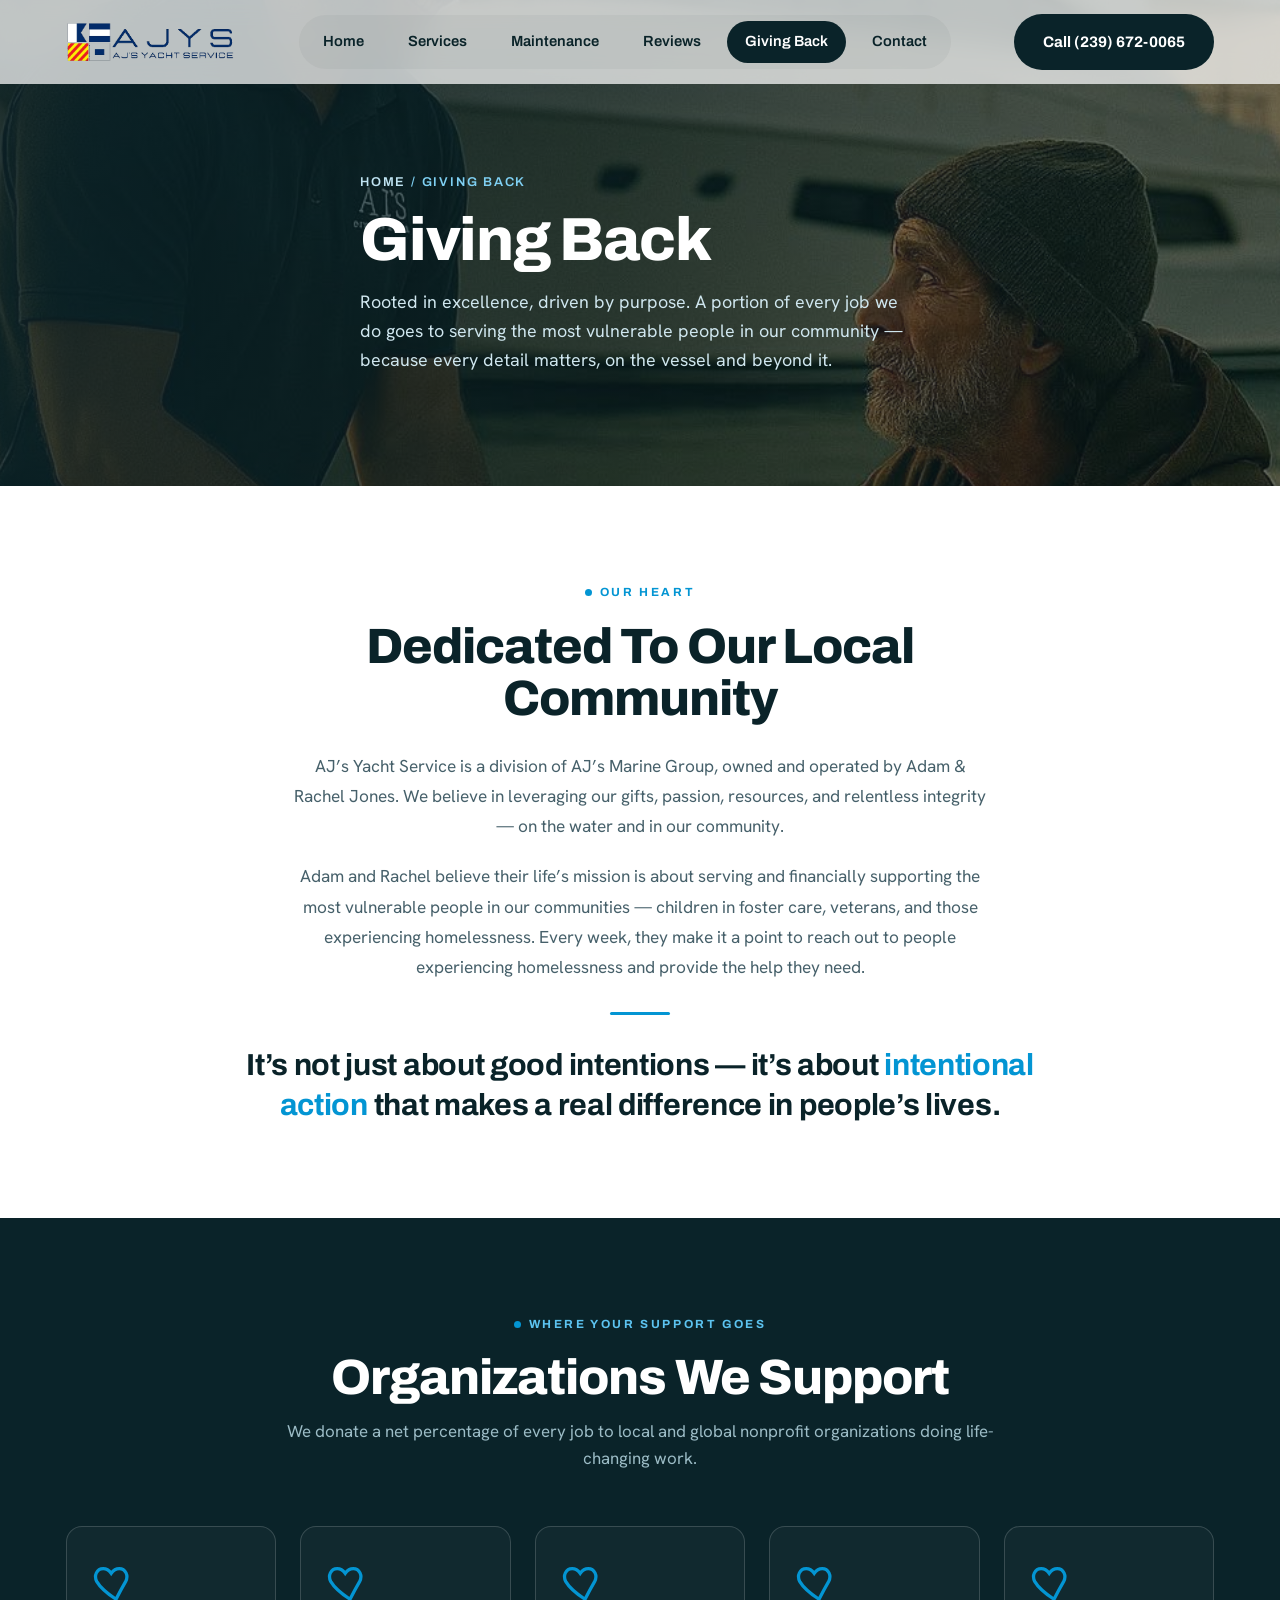
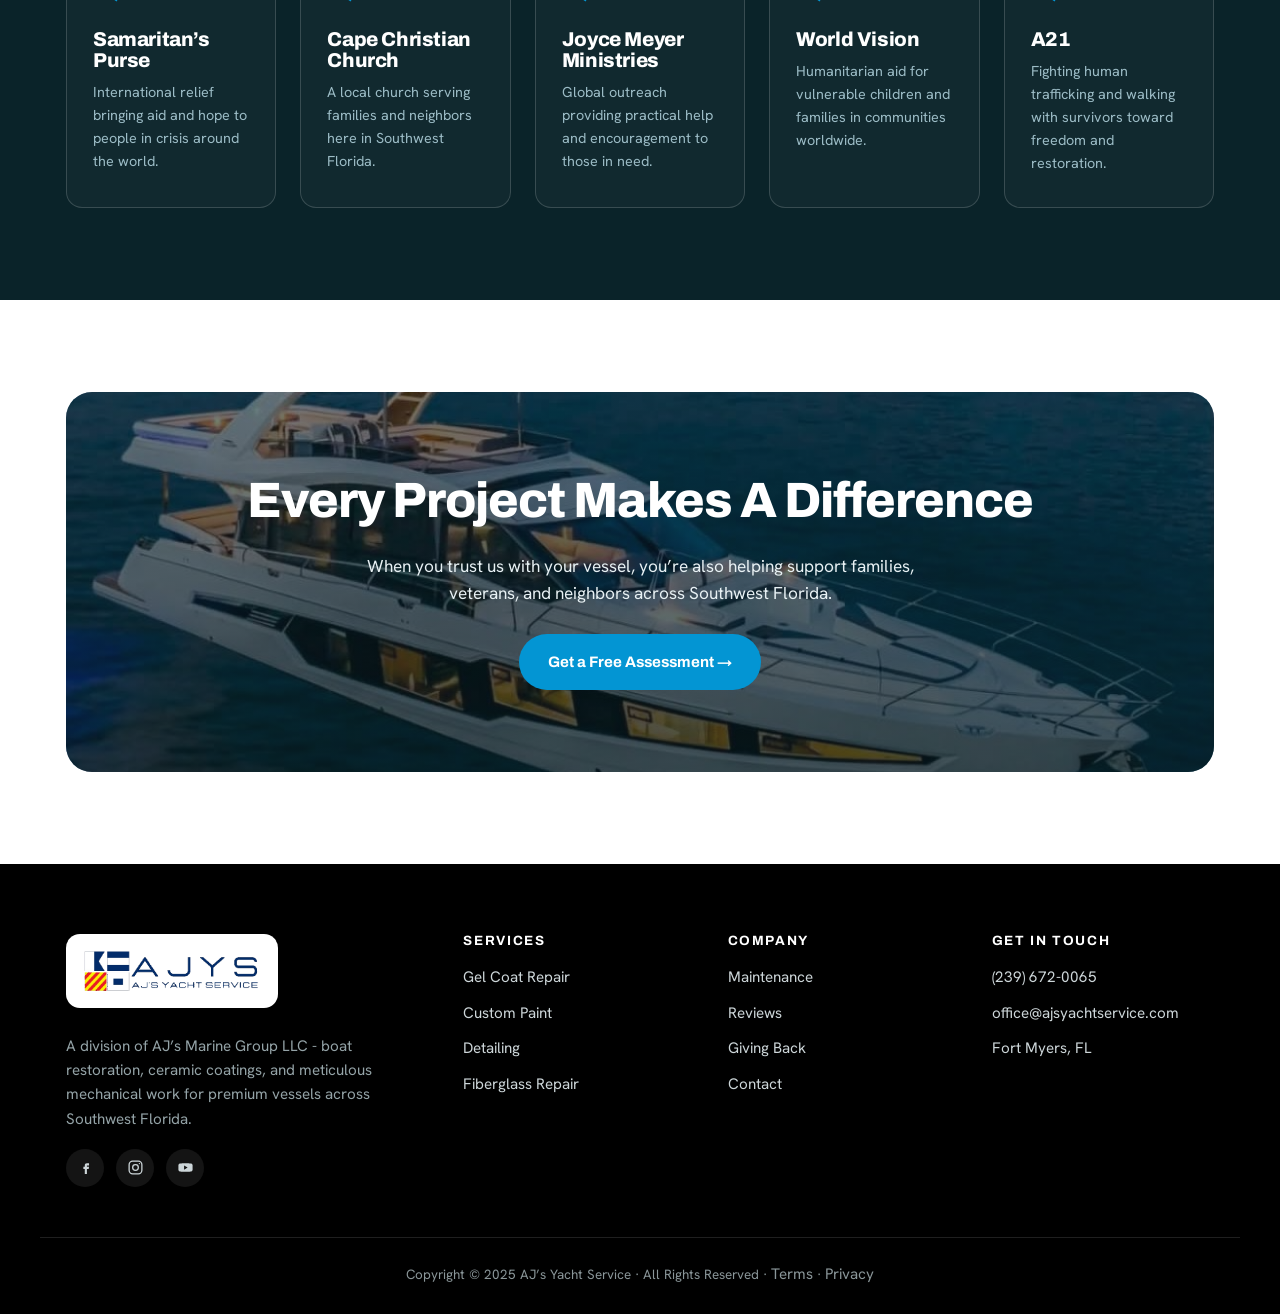
==== commit e8dbeb13: "Add files via upload" ====
--- a/giving-back.html
+++ b/giving-back.html
@@ -80,6 +80,12 @@
 }
 </script>
 <link rel="preconnect" href="https://fonts.googleapis.com"><link rel="preconnect" href="https://fonts.gstatic.com" crossorigin><link href="https://fonts.googleapis.com/css2?family=Archivo:wght@600;700;800;900&family=Hanken+Grotesk:wght@400;500;600;700&display=swap" rel="stylesheet"><link rel="preload" as="image" href="images/web-7.webp"><link rel="stylesheet" href="style.css">
+<style>
+.gb-quote{max-width:840px;margin:8px auto 0;text-align:center;font-family:'Archivo',sans-serif;font-weight:700;font-size:clamp(1.35rem,2.8vw,1.9rem);line-height:1.32;color:var(--ink);letter-spacing:-.01em;}
+.gb-quote .az{color:var(--azure);}
+.gb-lead{color:#46606a;font-size:1.08rem;line-height:1.75;max-width:70ch;margin:0 auto 20px;text-align:center;}
+.gb-rule{width:60px;height:3px;background:var(--azure);border-radius:2px;margin:30px auto;}
+</style>
 </head>
 <body>
     
@@ -88,7 +94,7 @@
 height="0" width="0" style="display:none;visibility:hidden"></iframe></noscript>
 <!-- End Google Tag Manager (noscript) -->
 
-<header class="nav"><div class="nav-inner"><a class="nav-logo" href="index.html" data-route="home"><img src="images/logo.png" alt="AJ's Yacht Service"></a><nav class="nav-links"><a href="index.html" data-route="home">Home</a><a href="index.html#services" data-route="services">Services</a><a href="index.html#maintenance" data-route="maintenance">Maintenance</a><a href="index.html#reviews" data-route="reviews">Reviews</a><a href="giving-back.html" data-route="giving">Giving Back</a><a href="index.html#contact" data-route="contact">Contact</a></nav><div class="nav-cta"><a class="btn btn-dark" href="tel:2396720065">Call (239) 672-0065</a><button class="hamburger" aria-label="Menu"><span></span><span></span><span></span></button></div></div></header><div class="menu-overlay"></div><aside class="mobile-menu"><button class="menu-close" aria-label="Close">&times;</button><a href="index.html" data-route="home">Home</a><a href="index.html#services" data-route="services">Services</a><a href="index.html#maintenance" data-route="maintenance">Maintenance</a><a href="index.html#reviews" data-route="reviews">Reviews</a><a href="giving-back.html" data-route="giving">Giving Back</a><a href="index.html#contact" data-route="contact">Contact</a><a class="btn btn-dark" href="tel:2396720065">Call (239) 672-0065</a></aside><main id="app"><div class="page active" data-page="giving"><section class="page-hero"><div class="bg" style="background-image:url(images/web-15.webp)"></div><div class="veil"></div><div class="wrap"><div class="crumb"><a href="index.html" data-route="home">Home</a> / Giving Back</div><h1>Giving Back</h1><p>Serving our community is part of who we are. A portion of every job we do goes to supporting the most vulnerable people in Southwest Florida and beyond.</p></div></section><section><div class="wrap"><div class="sec-head reveal"><span class="eyebrow">Our Heart</span><h2>Dedicated To Our Local Community</h2><p>AJ&rsquo;s Yacht Service is a division of AJ&rsquo;s Marine Group, owned and operated by Adam &amp; Rachel Jones. We believe in leveraging our gifts, passion, resources, and relentless integrity &mdash; on the water and in our community.</p></div><div class="statement reveal" style="align-items:center;"><div class="ph"><img src="images/web-4.webp" alt="AJ&rsquo;s Yacht Service craftsmanship"></div><div><h2 style="margin-bottom:16px;">More Than Good Intentions &mdash; Intentional Action</h2><p style="color:#46606a;margin-bottom:14px;">Adam and Rachel believe their life&rsquo;s mission is about serving and financially supporting the most vulnerable people in our communities &mdash; children in foster care, veterans, and those experiencing homelessness.</p><p style="color:#46606a;">Every week, they make it a point to hit the streets, reaching out to people experiencing homelessness and providing the help they need. It&rsquo;s not just about good intentions &mdash; it&rsquo;s about intentional action that makes a real difference in people&rsquo;s lives.</p></div></div></div></section><section class="dark"><div class="wrap"><div class="sec-head reveal"><span class="eyebrow">Where Your Support Goes</span><h2>Organizations We Support</h2><p>We donate a net percentage of every job to local and global nonprofit organizations, including these partners doing life-changing work.</p></div><div class="reveal" style="display:grid;grid-template-columns:repeat(auto-fit,minmax(210px,1fr));gap:24px;"><div class="naut"><svg class="ni" viewBox="0 0 24 24" fill="none" stroke="currentColor" stroke-width="1.7"><path d="M12 21s-7.5-4.9-10-9.2C.3 8.7 2 5 5.3 5c2 0 3.3 1.2 4.2 2.5C10.4 6.2 11.7 5 13.7 5 17 5 18.7 8.7 17 11.8 14.5 16.1 12 21 12 21z"/></svg><h3>Samaritan&rsquo;s Purse</h3><p>International relief bringing aid and hope to people in crisis around the world.</p></div><div class="naut"><svg class="ni" viewBox="0 0 24 24" fill="none" stroke="currentColor" stroke-width="1.7"><path d="M12 21s-7.5-4.9-10-9.2C.3 8.7 2 5 5.3 5c2 0 3.3 1.2 4.2 2.5C10.4 6.2 11.7 5 13.7 5 17 5 18.7 8.7 17 11.8 14.5 16.1 12 21 12 21z"/></svg><h3>Cape Christian Church</h3><p>A local church serving families and neighbors right here in Southwest Florida.</p></div><div class="naut"><svg class="ni" viewBox="0 0 24 24" fill="none" stroke="currentColor" stroke-width="1.7"><path d="M12 21s-7.5-4.9-10-9.2C.3 8.7 2 5 5.3 5c2 0 3.3 1.2 4.2 2.5C10.4 6.2 11.7 5 13.7 5 17 5 18.7 8.7 17 11.8 14.5 16.1 12 21 12 21z"/></svg><h3>Joyce Meyer Ministries</h3><p>Global outreach providing practical help and encouragement to those in need.</p></div><div class="naut"><svg class="ni" viewBox="0 0 24 24" fill="none" stroke="currentColor" stroke-width="1.7"><path d="M12 21s-7.5-4.9-10-9.2C.3 8.7 2 5 5.3 5c2 0 3.3 1.2 4.2 2.5C10.4 6.2 11.7 5 13.7 5 17 5 18.7 8.7 17 11.8 14.5 16.1 12 21 12 21z"/></svg><h3>World Vision</h3><p>Humanitarian aid for vulnerable children and families in communities worldwide.</p></div><div class="naut"><svg class="ni" viewBox="0 0 24 24" fill="none" stroke="currentColor" stroke-width="1.7"><path d="M12 21s-7.5-4.9-10-9.2C.3 8.7 2 5 5.3 5c2 0 3.3 1.2 4.2 2.5C10.4 6.2 11.7 5 13.7 5 17 5 18.7 8.7 17 11.8 14.5 16.1 12 21 12 21z"/></svg><h3>A21</h3><p>Fighting human trafficking and walking with survivors toward freedom and restoration.</p></div></div></div></section><section class="dark" style="padding-top:0;"><div class="wrap"><div class="contact-cta reveal"><h2>Every Project Makes A Difference</h2><p>When you trust us with your vessel, you&rsquo;re also helping support families, veterans, and neighbors across our community.</p><a class="btn btn-primary" href="index.html#contact" data-route="contact">Get a Free Assessment &rarr;</a></div></div></section></div></main><footer><div class="wrap foot-grid"><div><span class="foot-logo"><img src="images/logo.png" alt="AJ's Yacht Service"></span><p class="foot-about">A division of AJ&rsquo;s Marine Group LLC - boat restoration, ceramic coatings, and meticulous mechanical work for premium vessels across Southwest Florida.</p><div class="socials"><a href="https://www.facebook.com/AJYSMedia" target="_blank" rel="noopener" aria-label="Facebook"><svg viewBox="0 0 24 24" fill="currentColor"><path d="M14 9h3V6h-3c-2 0-3 1-3 3v2H9v3h2v7h3v-7h2.5l.5-3H14V9z"/></svg></a><a href="https://www.instagram.com/ajysinc_swfl/" target="_blank" rel="noopener" aria-label="Instagram"><svg viewBox="0 0 24 24" fill="none" stroke="currentColor" stroke-width="1.8"><rect x="3" y="3" width="18" height="18" rx="5"/><circle cx="12" cy="12" r="4"/><circle cx="17.5" cy="6.5" r="1" fill="currentColor" stroke="none"/></svg></a><a href="https://www.youtube.com/@AJYSMEDIA" target="_blank" rel="noopener" aria-label="YouTube"><svg viewBox="0 0 24 24" fill="currentColor"><path d="M22 8.5a3 3 0 00-2-2C18 6 12 6 12 6s-6 0-8 .5a3 3 0 00-2 2v7a3 3 0 002 2c2 .5 8 .5 8 .5s6 0 8-.5a3 3 0 002-2v-7zM10 15V9l5 3-5 3z"/></svg></a></div></div><div class="foot"><h4>Services</h4><ul><li><a href="index.html#services" data-route="services">Gel Coat Repair</a></li><li><a href="index.html#services" data-route="services">Custom Paint</a></li><li><a href="index.html#services" data-route="services">Detailing</a></li><li><a href="index.html#services" data-route="services">Fiberglass Repair</a></li></ul></div><div class="foot"><h4>Company</h4><ul><li><a href="index.html#maintenance" data-route="maintenance">Maintenance</a></li><li><a href="index.html#reviews" data-route="reviews">Reviews</a></li><li><a href="giving-back.html" data-route="giving">Giving Back</a></li><li><a href="index.html#contact" data-route="contact">Contact</a></li></ul></div><div class="foot"><h4>Get In Touch</h4><ul><li><a href="tel:2396720065">(239) 672-0065</a></li><li><a href="mailto:office@ajsyachtservice.com">office@ajsyachtservice.com</a></li><li><a href="https://www.google.com/maps/search/?api=1&query=11595+Kelly+Rd+Suite+315+Fort+Myers+FL+33908" target="_blank" rel="noopener">Fort Myers, FL</a></li></ul></div></div><div class="foot-bottom wrap">Copyright &copy; 2025 AJ&rsquo;s Yacht Service &middot; All Rights Reserved &middot; <a href="#">Terms</a> &middot; <a href="#">Privacy</a></div></footer><script>
+<header class="nav"><div class="nav-inner"><a class="nav-logo" href="index.html" data-route="home"><img src="images/logo.png" alt="AJ's Yacht Service"></a><nav class="nav-links"><a href="index.html" data-route="home">Home</a><a href="index.html#services" data-route="services">Services</a><a href="index.html#maintenance" data-route="maintenance">Maintenance</a><a href="index.html#reviews" data-route="reviews">Reviews</a><a href="giving-back.html" data-route="giving">Giving Back</a><a href="index.html#contact" data-route="contact">Contact</a></nav><div class="nav-cta"><a class="btn btn-dark" href="tel:2396720065">Call (239) 672-0065</a><button class="hamburger" aria-label="Menu"><span></span><span></span><span></span></button></div></div></header><div class="menu-overlay"></div><aside class="mobile-menu"><button class="menu-close" aria-label="Close">&times;</button><a href="index.html" data-route="home">Home</a><a href="index.html#services" data-route="services">Services</a><a href="index.html#maintenance" data-route="maintenance">Maintenance</a><a href="index.html#reviews" data-route="reviews">Reviews</a><a href="giving-back.html" data-route="giving">Giving Back</a><a href="index.html#contact" data-route="contact">Contact</a><a class="btn btn-dark" href="tel:2396720065">Call (239) 672-0065</a></aside><main id="app"><div class="page active" data-page="giving"><section class="page-hero"><div class="bg" style="background-image:url([data-uri]);background-position:center 42%;"></div><div class="veil"></div><div class="wrap"><div class="crumb"><a href="index.html">Home</a> / Giving Back</div><h1>Giving Back</h1><p>Rooted in excellence, driven by purpose. A portion of every job we do goes to serving the most vulnerable people in our community &mdash; because every detail matters, on the vessel and beyond it.</p></div></section><section><div class="wrap" style="max-width:900px;"><div class="sec-head reveal" style="margin-bottom:26px;"><span class="eyebrow">Our Heart</span><h2>Dedicated To Our Local Community</h2></div><p class="gb-lead reveal">AJ&rsquo;s Yacht Service is a division of AJ&rsquo;s Marine Group, owned and operated by Adam &amp; Rachel Jones. We believe in leveraging our gifts, passion, resources, and relentless integrity &mdash; on the water and in our community.</p><p class="gb-lead reveal">Adam and Rachel believe their life&rsquo;s mission is about serving and financially supporting the most vulnerable people in our communities &mdash; children in foster care, veterans, and those experiencing homelessness. Every week, they make it a point to reach out to people experiencing homelessness and provide the help they need.</p><div class="gb-rule reveal"></div><p class="gb-quote reveal">It&rsquo;s not just about good intentions &mdash; it&rsquo;s about <span class="az">intentional action</span> that makes a real difference in people&rsquo;s lives.</p></div></section><section class="dark"><div class="wrap"><div class="sec-head reveal"><span class="eyebrow">Where Your Support Goes</span><h2>Organizations We Support</h2><p>We donate a net percentage of every job to local and global nonprofit organizations doing life-changing work.</p></div><div class="reveal" style="display:grid;grid-template-columns:repeat(auto-fit,minmax(210px,1fr));gap:24px;"><div class="naut"><svg class="ni" viewBox="0 0 24 24" fill="none" stroke="currentColor" stroke-width="1.7"><path d="M12 21s-7.5-4.9-10-9.2C.3 8.7 2 5 5.3 5c2 0 3.3 1.2 4.2 2.5C10.4 6.2 11.7 5 13.7 5 17 5 18.7 8.7 17 11.8 14.5 16.1 12 21 12 21z"/></svg><h3>Samaritan&rsquo;s Purse</h3><p>International relief bringing aid and hope to people in crisis around the world.</p></div><div class="naut"><svg class="ni" viewBox="0 0 24 24" fill="none" stroke="currentColor" stroke-width="1.7"><path d="M12 21s-7.5-4.9-10-9.2C.3 8.7 2 5 5.3 5c2 0 3.3 1.2 4.2 2.5C10.4 6.2 11.7 5 13.7 5 17 5 18.7 8.7 17 11.8 14.5 16.1 12 21 12 21z"/></svg><h3>Cape Christian Church</h3><p>A local church serving families and neighbors here in Southwest Florida.</p></div><div class="naut"><svg class="ni" viewBox="0 0 24 24" fill="none" stroke="currentColor" stroke-width="1.7"><path d="M12 21s-7.5-4.9-10-9.2C.3 8.7 2 5 5.3 5c2 0 3.3 1.2 4.2 2.5C10.4 6.2 11.7 5 13.7 5 17 5 18.7 8.7 17 11.8 14.5 16.1 12 21 12 21z"/></svg><h3>Joyce Meyer Ministries</h3><p>Global outreach providing practical help and encouragement to those in need.</p></div><div class="naut"><svg class="ni" viewBox="0 0 24 24" fill="none" stroke="currentColor" stroke-width="1.7"><path d="M12 21s-7.5-4.9-10-9.2C.3 8.7 2 5 5.3 5c2 0 3.3 1.2 4.2 2.5C10.4 6.2 11.7 5 13.7 5 17 5 18.7 8.7 17 11.8 14.5 16.1 12 21 12 21z"/></svg><h3>World Vision</h3><p>Humanitarian aid for vulnerable children and families in communities worldwide.</p></div><div class="naut"><svg class="ni" viewBox="0 0 24 24" fill="none" stroke="currentColor" stroke-width="1.7"><path d="M12 21s-7.5-4.9-10-9.2C.3 8.7 2 5 5.3 5c2 0 3.3 1.2 4.2 2.5C10.4 6.2 11.7 5 13.7 5 17 5 18.7 8.7 17 11.8 14.5 16.1 12 21 12 21z"/></svg><h3>A21</h3><p>Fighting human trafficking and walking with survivors toward freedom and restoration.</p></div></div></div></section><section><div class="wrap"><div class="cta-band reveal"><div class="bg" style="background-image:url([data-uri]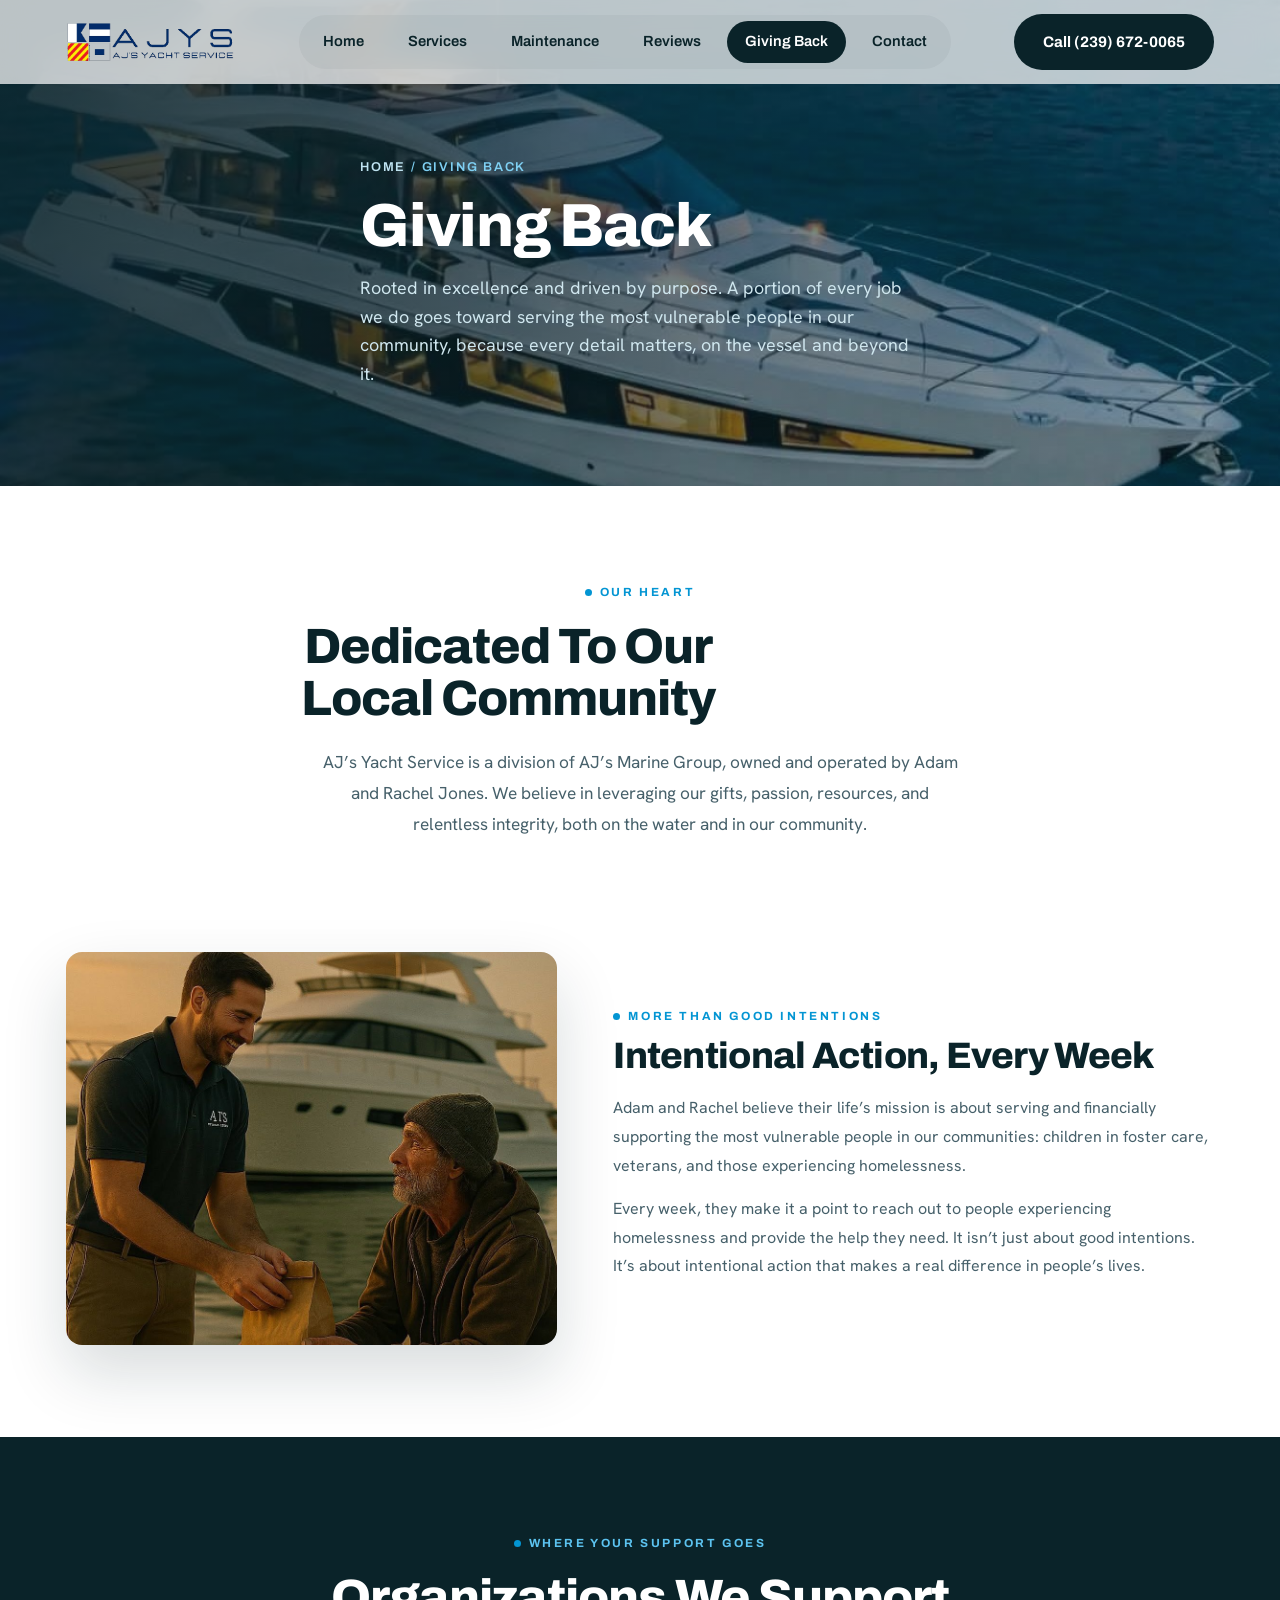
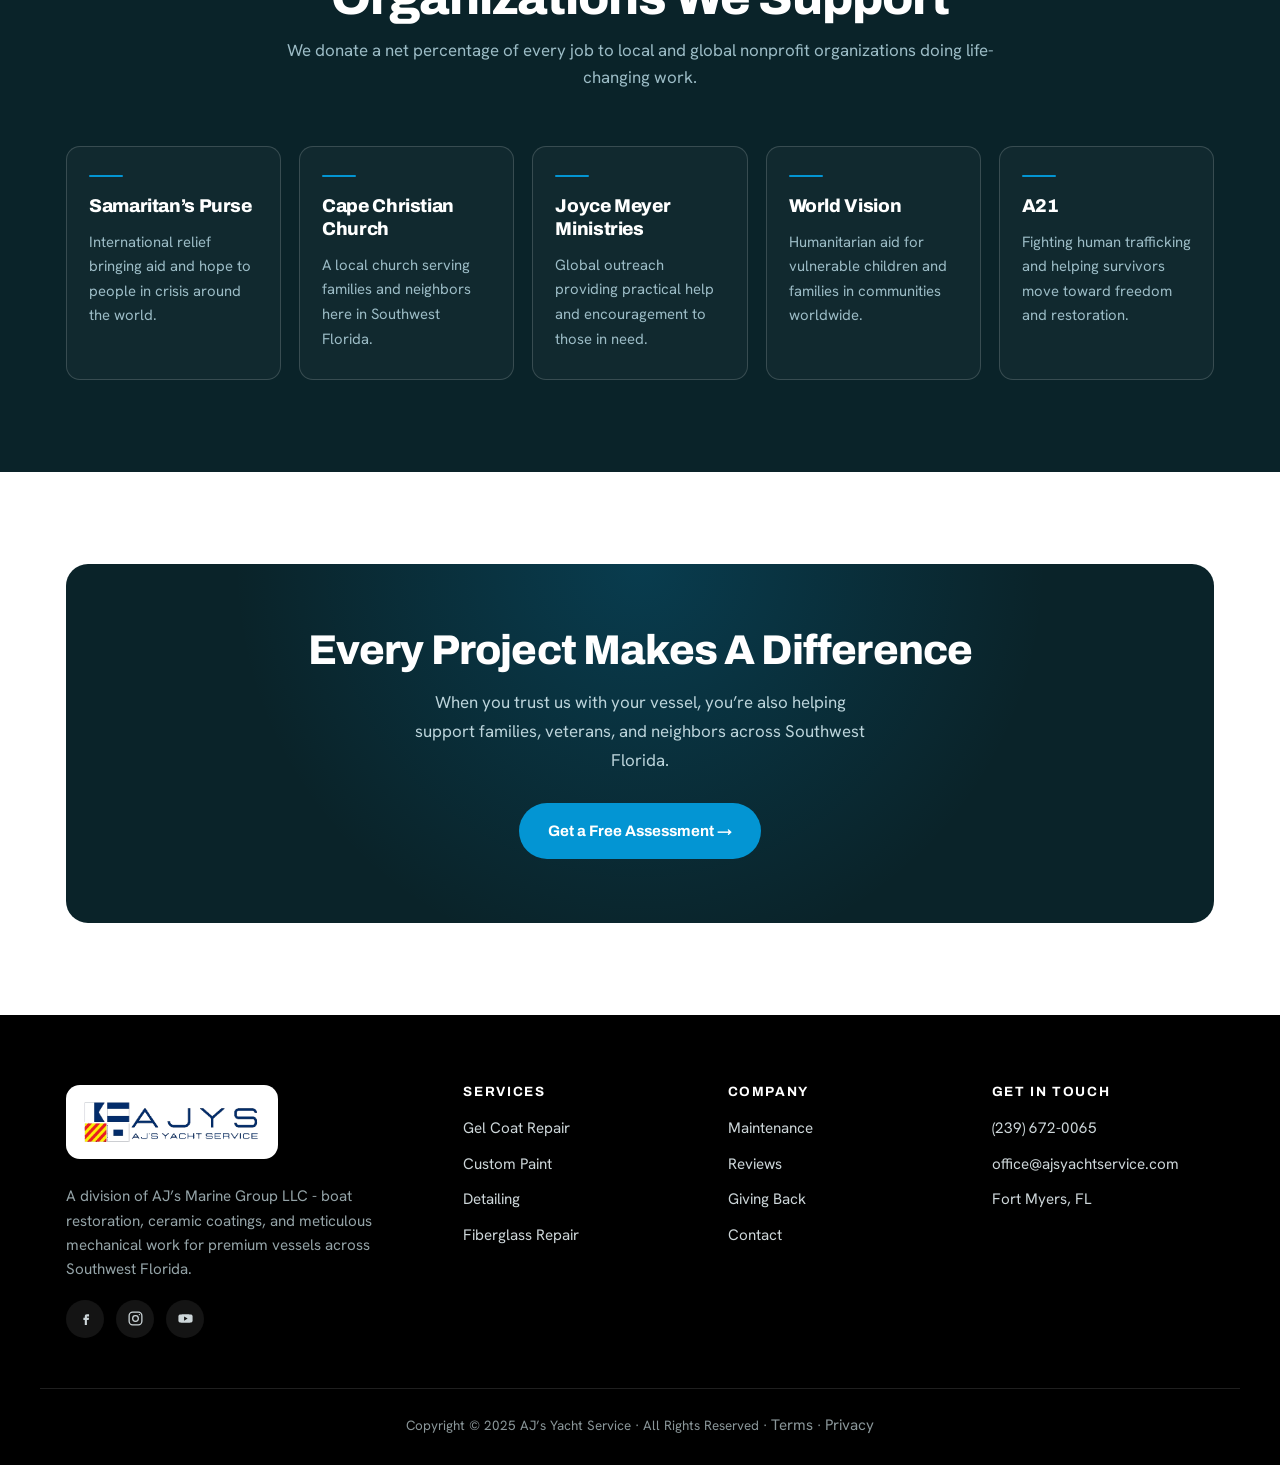
==== commit 960d3d89: "Add files via upload" ====
--- a/giving-back.html
+++ b/giving-back.html
@@ -81,11 +81,32 @@
 </script>
 <link rel="preconnect" href="https://fonts.googleapis.com"><link rel="preconnect" href="https://fonts.gstatic.com" crossorigin><link href="https://fonts.googleapis.com/css2?family=Archivo:wght@600;700;800;900&family=Hanken+Grotesk:wght@400;500;600;700&display=swap" rel="stylesheet"><link rel="preload" as="image" href="images/web-7.webp"><link rel="stylesheet" href="style.css">
 <style>
-.gb-quote{max-width:840px;margin:8px auto 0;text-align:center;font-family:'Archivo',sans-serif;font-weight:700;font-size:clamp(1.35rem,2.8vw,1.9rem);line-height:1.32;color:var(--ink);letter-spacing:-.01em;}
-.gb-quote .az{color:var(--azure);}
-.gb-lead{color:#46606a;font-size:1.08rem;line-height:1.75;max-width:70ch;margin:0 auto 20px;text-align:center;}
-.gb-rule{width:60px;height:3px;background:var(--azure);border-radius:2px;margin:30px auto;}
+.gb-lead{color:#46606a;font-size:1.08rem;line-height:1.8;max-width:64ch;margin:0 auto 20px;text-align:center;}
+.gb-sec-title{max-width:16ch;margin-left:auto;margin-right:auto;text-wrap:balance;}
+/* story feature */
+.gb-feature{display:grid;grid-template-columns:0.9fr 1.1fr;gap:56px;align-items:center;}
+.gb-feature .ph{border-radius:16px;overflow:hidden;box-shadow:var(--shadow-lg);aspect-ratio:5/4;}
+.gb-feature .ph img{width:100%;height:100%;object-fit:cover;display:block;}
+.gb-feature h2{font-size:clamp(1.6rem,3.4vw,2.3rem);margin:10px 0 18px;}
+.gb-feature p{color:#46606a;line-height:1.8;margin-bottom:14px;}
+@media(max-width:820px){.gb-feature{grid-template-columns:1fr;gap:28px;}}
+/* refined nonprofit cards (no icons) */
+.gb-orgs{display:grid;grid-template-columns:repeat(5,1fr);gap:18px;}
+@media(max-width:900px){.gb-orgs{grid-template-columns:repeat(2,1fr);}}
+@media(max-width:560px){.gb-orgs{grid-template-columns:1fr;}}
+.gb-org{border:1px solid var(--line-d);border-radius:14px;padding:28px 22px;background:rgba(255,255,255,.03);transition:.3s;}
+.gb-org:hover{background:rgba(3,149,211,.08);border-color:rgba(3,149,211,.45);transform:translateY(-4px);}
+.gb-org .u{width:34px;height:2px;background:var(--azure);border-radius:2px;margin-bottom:18px;}
+.gb-org h3{color:#fff;font-size:1.16rem;margin-bottom:12px;line-height:1.25;}
+.gb-org p{color:#9cbcc6;font-size:.93rem;line-height:1.65;}
+/* refined CTA band */
+.gb-cta{position:relative;overflow:hidden;background:var(--ink);border-radius:22px;padding:64px 32px;text-align:center;}
+.gb-cta::before{content:'';position:absolute;inset:0;background:radial-gradient(circle at 50% 0%,rgba(3,149,211,.22),transparent 60%);}
+.gb-cta .in{position:relative;z-index:1;}
+.gb-cta h2{color:#fff;font-size:clamp(1.8rem,4vw,2.6rem);margin-bottom:16px;}
+.gb-cta p{color:#bcd4db;max-width:52ch;margin:0 auto 28px;font-size:1.06rem;line-height:1.7;}
 </style>
+
 </head>
 <body>
     
@@ -94,7 +115,7 @@
 height="0" width="0" style="display:none;visibility:hidden"></iframe></noscript>
 <!-- End Google Tag Manager (noscript) -->
 
-<header class="nav"><div class="nav-inner"><a class="nav-logo" href="index.html" data-route="home"><img src="images/logo.png" alt="AJ's Yacht Service"></a><nav class="nav-links"><a href="index.html" data-route="home">Home</a><a href="index.html#services" data-route="services">Services</a><a href="index.html#maintenance" data-route="maintenance">Maintenance</a><a href="index.html#reviews" data-route="reviews">Reviews</a><a href="giving-back.html" data-route="giving">Giving Back</a><a href="index.html#contact" data-route="contact">Contact</a></nav><div class="nav-cta"><a class="btn btn-dark" href="tel:2396720065">Call (239) 672-0065</a><button class="hamburger" aria-label="Menu"><span></span><span></span><span></span></button></div></div></header><div class="menu-overlay"></div><aside class="mobile-menu"><button class="menu-close" aria-label="Close">&times;</button><a href="index.html" data-route="home">Home</a><a href="index.html#services" data-route="services">Services</a><a href="index.html#maintenance" data-route="maintenance">Maintenance</a><a href="index.html#reviews" data-route="reviews">Reviews</a><a href="giving-back.html" data-route="giving">Giving Back</a><a href="index.html#contact" data-route="contact">Contact</a><a class="btn btn-dark" href="tel:2396720065">Call (239) 672-0065</a></aside><main id="app"><div class="page active" data-page="giving"><section class="page-hero"><div class="bg" style="background-image:url([data-uri]);background-position:center 42%;"></div><div class="veil"></div><div class="wrap"><div class="crumb"><a href="index.html">Home</a> / Giving Back</div><h1>Giving Back</h1><p>Rooted in excellence, driven by purpose. A portion of every job we do goes to serving the most vulnerable people in our community &mdash; because every detail matters, on the vessel and beyond it.</p></div></section><section><div class="wrap" style="max-width:900px;"><div class="sec-head reveal" style="margin-bottom:26px;"><span class="eyebrow">Our Heart</span><h2>Dedicated To Our Local Community</h2></div><p class="gb-lead reveal">AJ&rsquo;s Yacht Service is a division of AJ&rsquo;s Marine Group, owned and operated by Adam &amp; Rachel Jones. We believe in leveraging our gifts, passion, resources, and relentless integrity &mdash; on the water and in our community.</p><p class="gb-lead reveal">Adam and Rachel believe their life&rsquo;s mission is about serving and financially supporting the most vulnerable people in our communities &mdash; children in foster care, veterans, and those experiencing homelessness. Every week, they make it a point to reach out to people experiencing homelessness and provide the help they need.</p><div class="gb-rule reveal"></div><p class="gb-quote reveal">It&rsquo;s not just about good intentions &mdash; it&rsquo;s about <span class="az">intentional action</span> that makes a real difference in people&rsquo;s lives.</p></div></section><section class="dark"><div class="wrap"><div class="sec-head reveal"><span class="eyebrow">Where Your Support Goes</span><h2>Organizations We Support</h2><p>We donate a net percentage of every job to local and global nonprofit organizations doing life-changing work.</p></div><div class="reveal" style="display:grid;grid-template-columns:repeat(auto-fit,minmax(210px,1fr));gap:24px;"><div class="naut"><svg class="ni" viewBox="0 0 24 24" fill="none" stroke="currentColor" stroke-width="1.7"><path d="M12 21s-7.5-4.9-10-9.2C.3 8.7 2 5 5.3 5c2 0 3.3 1.2 4.2 2.5C10.4 6.2 11.7 5 13.7 5 17 5 18.7 8.7 17 11.8 14.5 16.1 12 21 12 21z"/></svg><h3>Samaritan&rsquo;s Purse</h3><p>International relief bringing aid and hope to people in crisis around the world.</p></div><div class="naut"><svg class="ni" viewBox="0 0 24 24" fill="none" stroke="currentColor" stroke-width="1.7"><path d="M12 21s-7.5-4.9-10-9.2C.3 8.7 2 5 5.3 5c2 0 3.3 1.2 4.2 2.5C10.4 6.2 11.7 5 13.7 5 17 5 18.7 8.7 17 11.8 14.5 16.1 12 21 12 21z"/></svg><h3>Cape Christian Church</h3><p>A local church serving families and neighbors here in Southwest Florida.</p></div><div class="naut"><svg class="ni" viewBox="0 0 24 24" fill="none" stroke="currentColor" stroke-width="1.7"><path d="M12 21s-7.5-4.9-10-9.2C.3 8.7 2 5 5.3 5c2 0 3.3 1.2 4.2 2.5C10.4 6.2 11.7 5 13.7 5 17 5 18.7 8.7 17 11.8 14.5 16.1 12 21 12 21z"/></svg><h3>Joyce Meyer Ministries</h3><p>Global outreach providing practical help and encouragement to those in need.</p></div><div class="naut"><svg class="ni" viewBox="0 0 24 24" fill="none" stroke="currentColor" stroke-width="1.7"><path d="M12 21s-7.5-4.9-10-9.2C.3 8.7 2 5 5.3 5c2 0 3.3 1.2 4.2 2.5C10.4 6.2 11.7 5 13.7 5 17 5 18.7 8.7 17 11.8 14.5 16.1 12 21 12 21z"/></svg><h3>World Vision</h3><p>Humanitarian aid for vulnerable children and families in communities worldwide.</p></div><div class="naut"><svg class="ni" viewBox="0 0 24 24" fill="none" stroke="currentColor" stroke-width="1.7"><path d="M12 21s-7.5-4.9-10-9.2C.3 8.7 2 5 5.3 5c2 0 3.3 1.2 4.2 2.5C10.4 6.2 11.7 5 13.7 5 17 5 18.7 8.7 17 11.8 14.5 16.1 12 21 12 21z"/></svg><h3>A21</h3><p>Fighting human trafficking and walking with survivors toward freedom and restoration.</p></div></div></div></section><section><div class="wrap"><div class="cta-band reveal"><div class="bg" style="background-image:url([data-uri]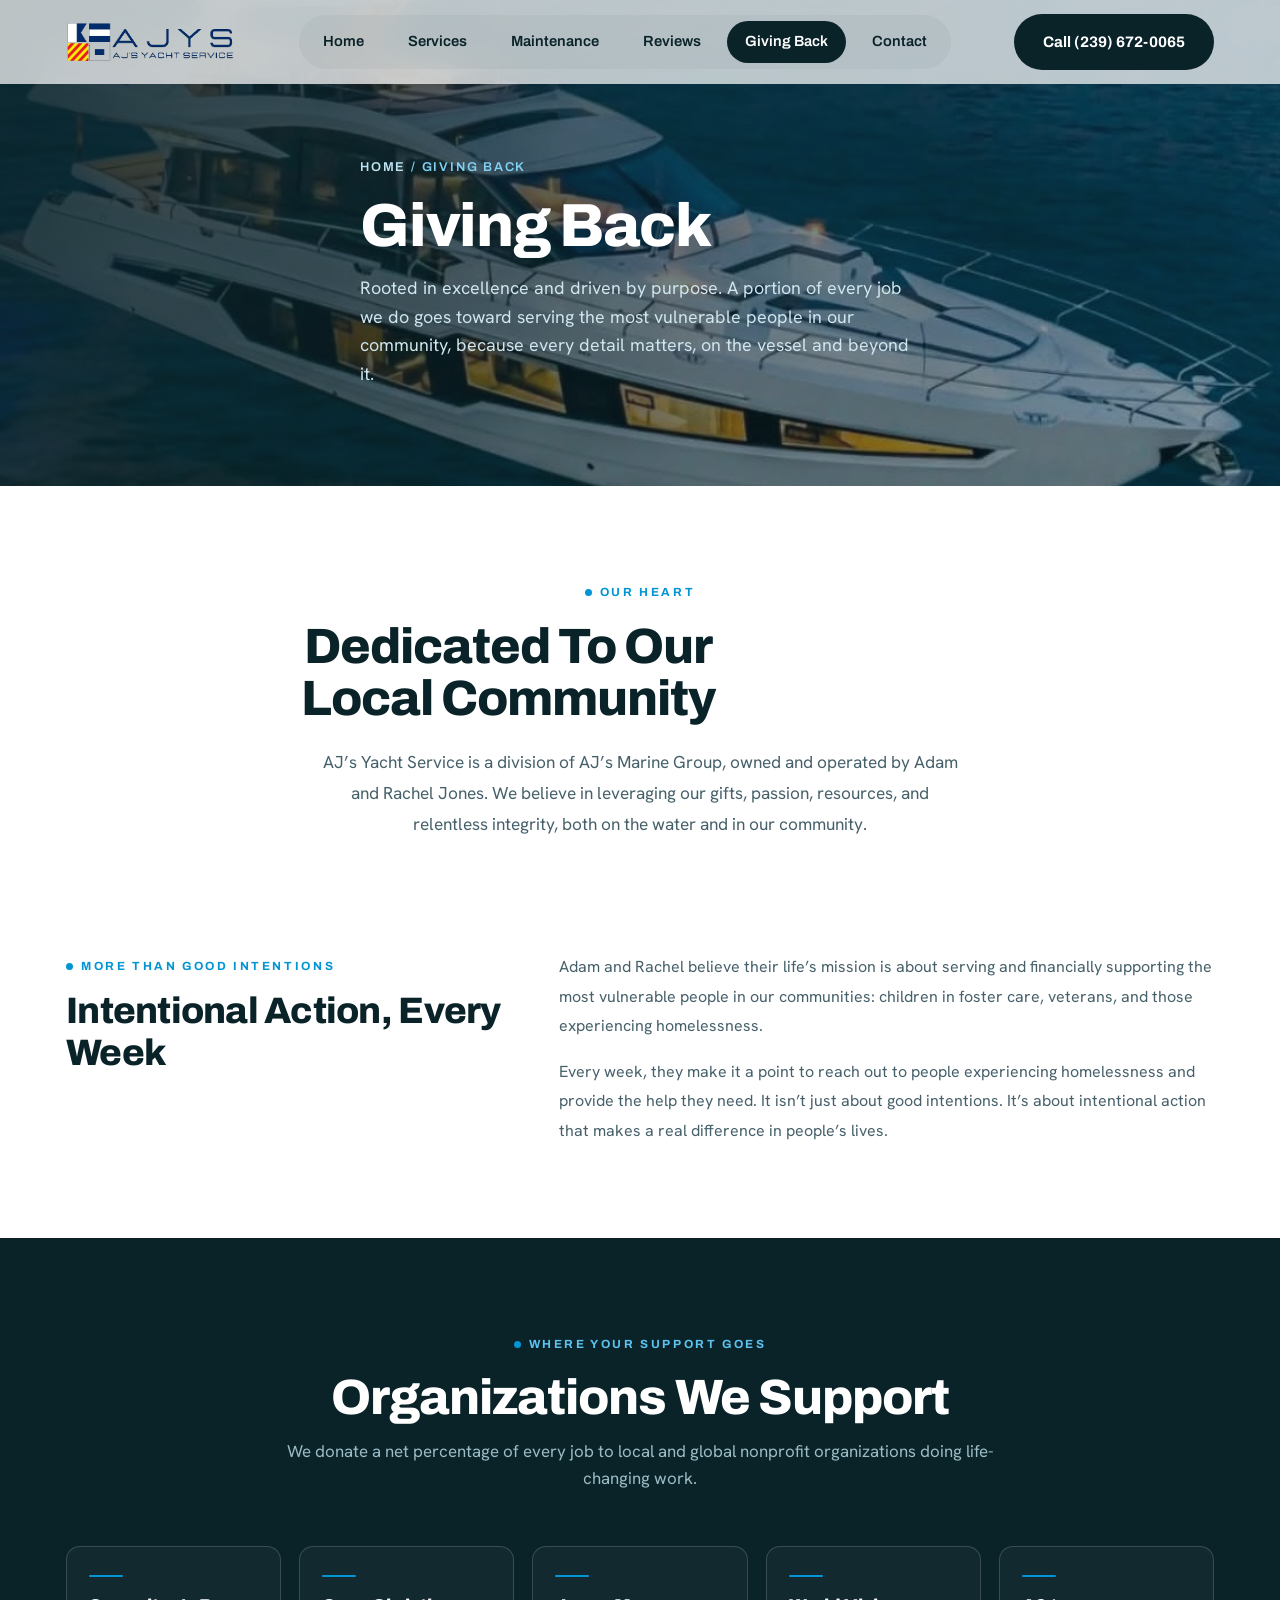
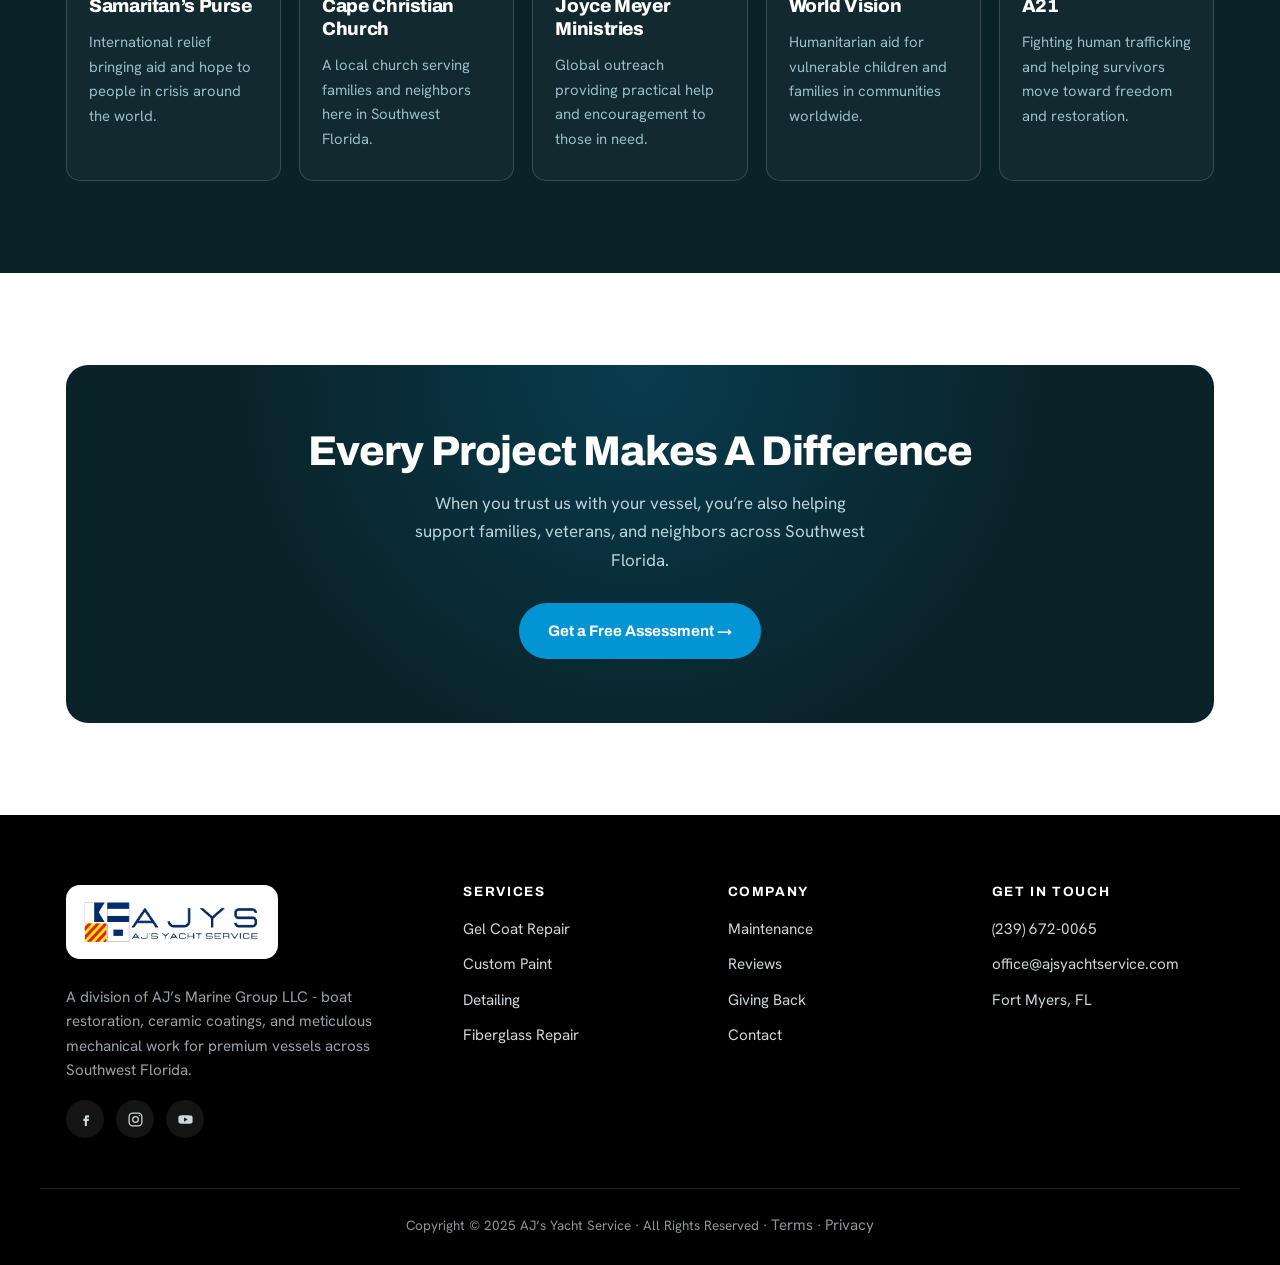
==== commit b35e6c14: "Add files via upload" ====
--- a/giving-back.html
+++ b/giving-back.html
@@ -83,13 +83,12 @@
 <style>
 .gb-lead{color:#46606a;font-size:1.08rem;line-height:1.8;max-width:64ch;margin:0 auto 20px;text-align:center;}
 .gb-sec-title{max-width:16ch;margin-left:auto;margin-right:auto;text-wrap:balance;}
-/* story feature */
-.gb-feature{display:grid;grid-template-columns:0.9fr 1.1fr;gap:56px;align-items:center;}
-.gb-feature .ph{border-radius:16px;overflow:hidden;box-shadow:var(--shadow-lg);aspect-ratio:5/4;}
-.gb-feature .ph img{width:100%;height:100%;object-fit:cover;display:block;}
-.gb-feature h2{font-size:clamp(1.6rem,3.4vw,2.3rem);margin:10px 0 18px;}
-.gb-feature p{color:#46606a;line-height:1.8;margin-bottom:14px;}
-@media(max-width:820px){.gb-feature{grid-template-columns:1fr;gap:28px;}}
+/* story (editorial split, text only) */
+.gb-story{display:grid;grid-template-columns:0.8fr 1.2fr;gap:56px;align-items:start;}
+.gb-story h2{font-size:clamp(1.6rem,3.4vw,2.3rem);margin-top:12px;line-height:1.15;}
+.gb-story .body p{color:#46606a;line-height:1.85;margin-bottom:16px;}
+.gb-story .body p:last-child{margin-bottom:0;}
+@media(max-width:820px){.gb-story{grid-template-columns:1fr;gap:18px;}}
 /* refined nonprofit cards (no icons) */
 .gb-orgs{display:grid;grid-template-columns:repeat(5,1fr);gap:18px;}
 @media(max-width:900px){.gb-orgs{grid-template-columns:repeat(2,1fr);}}
@@ -115,7 +114,7 @@
 height="0" width="0" style="display:none;visibility:hidden"></iframe></noscript>
 <!-- End Google Tag Manager (noscript) -->
 
-<header class="nav"><div class="nav-inner"><a class="nav-logo" href="index.html" data-route="home"><img src="images/logo.png" alt="AJ's Yacht Service"></a><nav class="nav-links"><a href="index.html" data-route="home">Home</a><a href="index.html#services" data-route="services">Services</a><a href="index.html#maintenance" data-route="maintenance">Maintenance</a><a href="index.html#reviews" data-route="reviews">Reviews</a><a href="giving-back.html" data-route="giving">Giving Back</a><a href="index.html#contact" data-route="contact">Contact</a></nav><div class="nav-cta"><a class="btn btn-dark" href="tel:2396720065">Call (239) 672-0065</a><button class="hamburger" aria-label="Menu"><span></span><span></span><span></span></button></div></div></header><div class="menu-overlay"></div><aside class="mobile-menu"><button class="menu-close" aria-label="Close">&times;</button><a href="index.html" data-route="home">Home</a><a href="index.html#services" data-route="services">Services</a><a href="index.html#maintenance" data-route="maintenance">Maintenance</a><a href="index.html#reviews" data-route="reviews">Reviews</a><a href="giving-back.html" data-route="giving">Giving Back</a><a href="index.html#contact" data-route="contact">Contact</a><a class="btn btn-dark" href="tel:2396720065">Call (239) 672-0065</a></aside><main id="app"><div class="page active" data-page="giving"><section class="page-hero"><div class="bg" style="background-image:url([data-uri])"></div><div class="veil"></div><div class="wrap"><div class="crumb"><a href="index.html">Home</a> / Giving Back</div><h1>Giving Back</h1><p>Rooted in excellence and driven by purpose. A portion of every job we do goes toward serving the most vulnerable people in our community, because every detail matters, on the vessel and beyond it.</p></div></section><section><div class="wrap" style="max-width:860px;"><div class="sec-head reveal" style="margin-bottom:22px;"><span class="eyebrow">Our Heart</span><h2 class="gb-sec-title">Dedicated To Our Local Community</h2></div><p class="gb-lead reveal">AJ&rsquo;s Yacht Service is a division of AJ&rsquo;s Marine Group, owned and operated by Adam and Rachel Jones. We believe in leveraging our gifts, passion, resources, and relentless integrity, both on the water and in our community.</p></div></section><section style="padding-top:0;"><div class="wrap"><div class="gb-feature reveal"><div class="ph"><img src="[data-uri]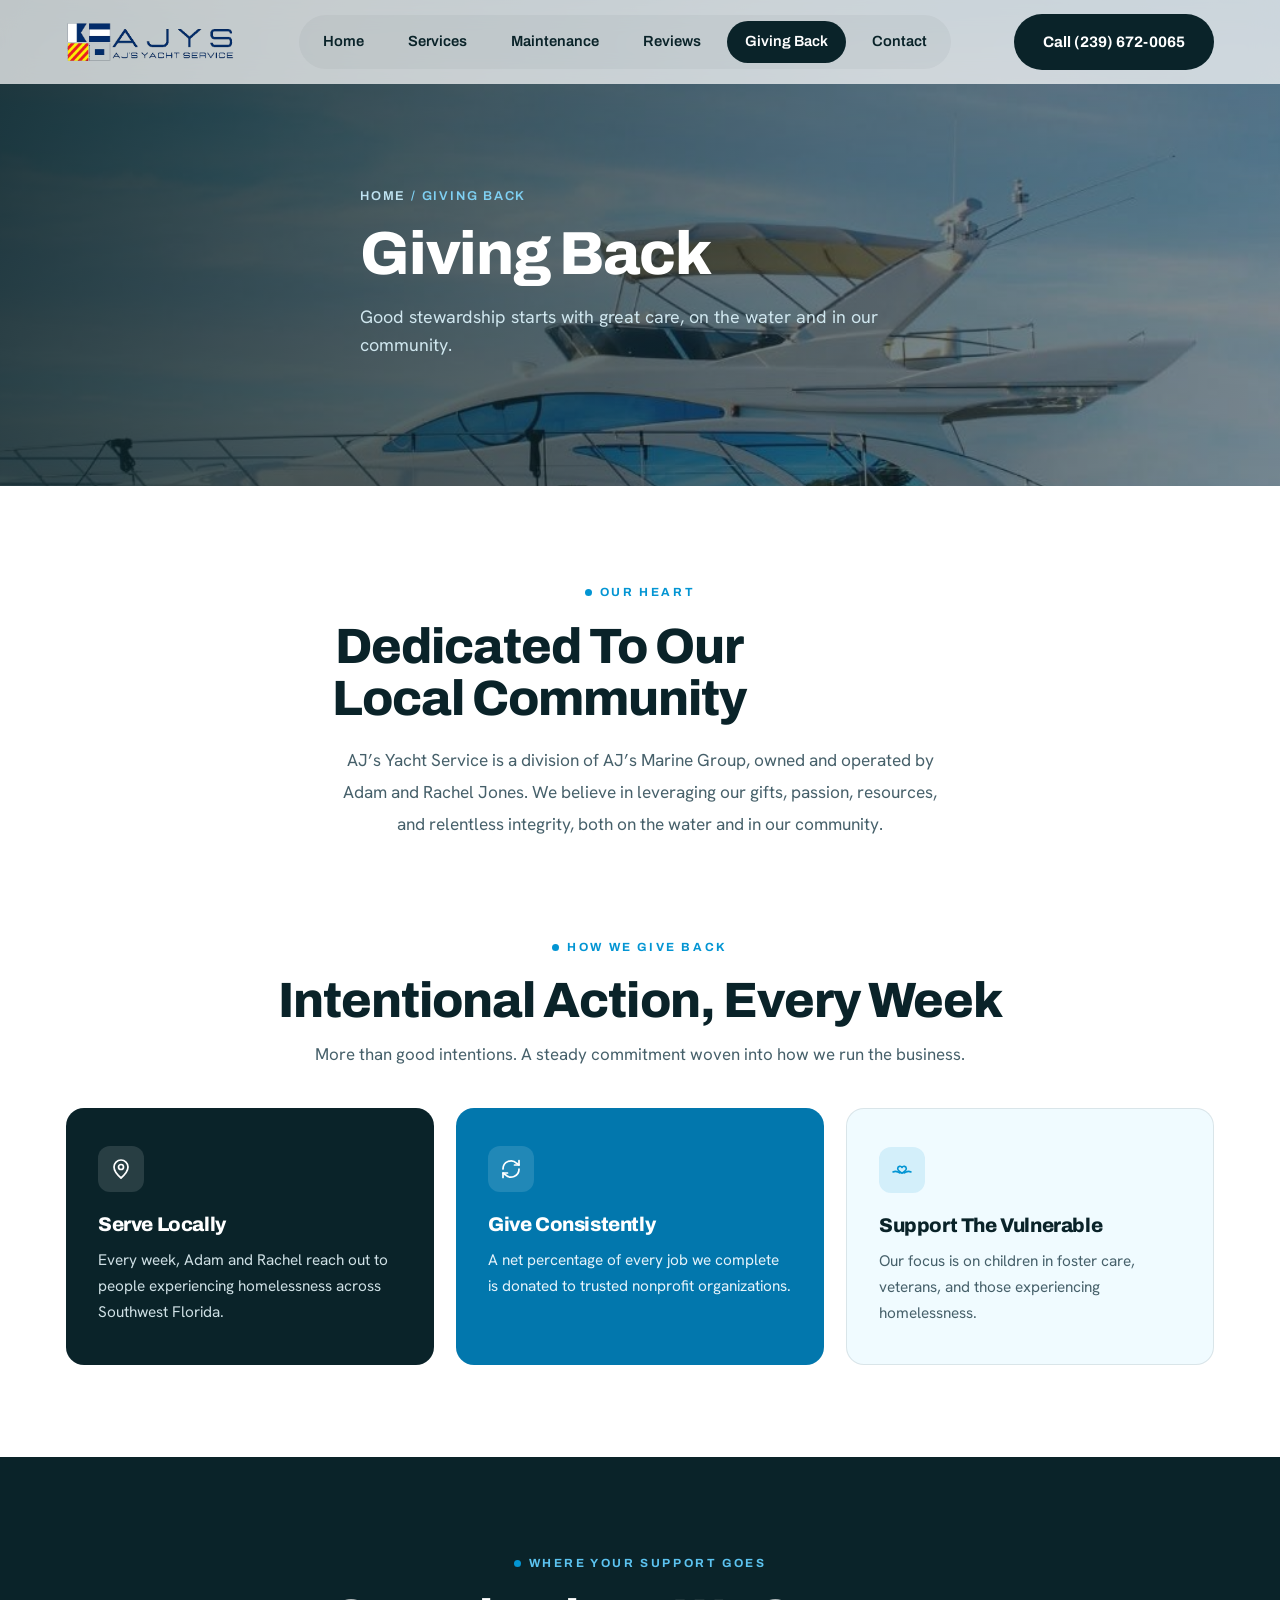
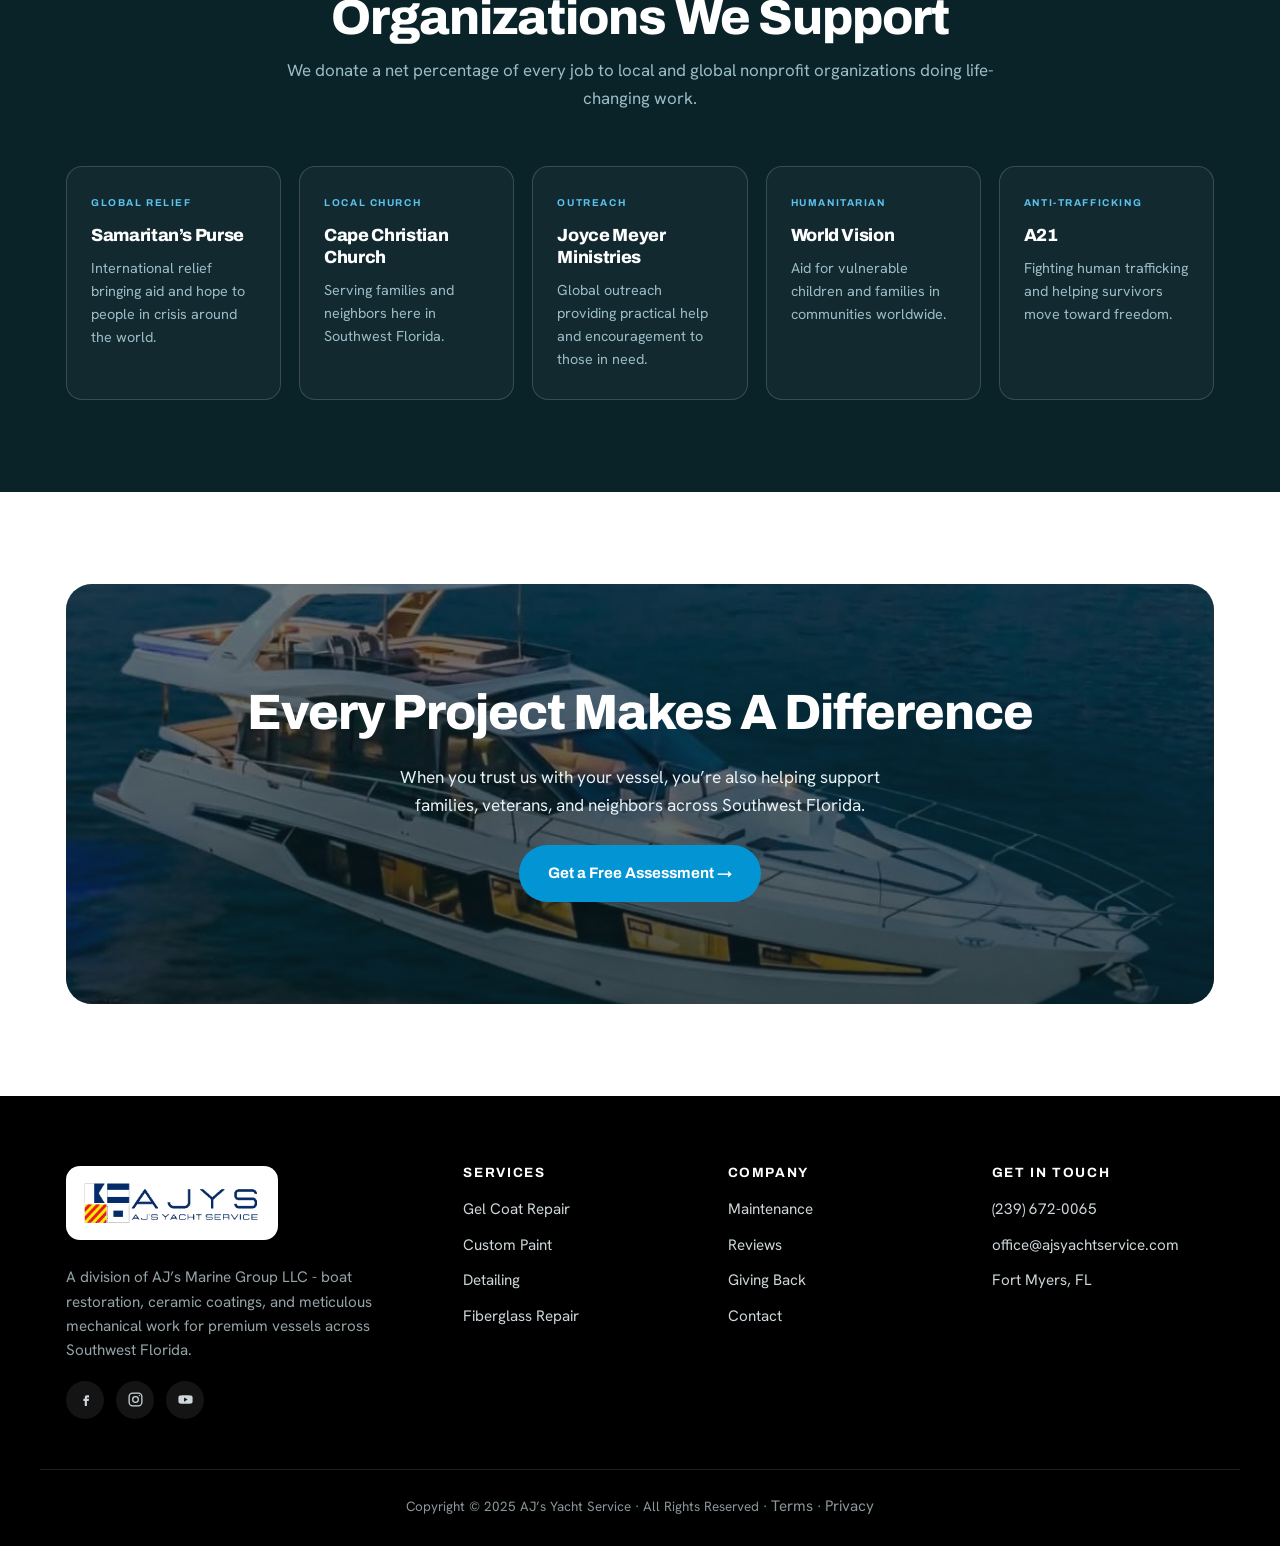
==== commit 8d950546: "Add files via upload" ====
--- a/giving-back.html
+++ b/giving-back.html
@@ -81,30 +81,37 @@
 </script>
 <link rel="preconnect" href="https://fonts.googleapis.com"><link rel="preconnect" href="https://fonts.gstatic.com" crossorigin><link href="https://fonts.googleapis.com/css2?family=Archivo:wght@600;700;800;900&family=Hanken+Grotesk:wght@400;500;600;700&display=swap" rel="stylesheet"><link rel="preload" as="image" href="images/web-7.webp"><link rel="stylesheet" href="style.css">
 <style>
-.gb-lead{color:#46606a;font-size:1.08rem;line-height:1.8;max-width:64ch;margin:0 auto 20px;text-align:center;}
-.gb-sec-title{max-width:16ch;margin-left:auto;margin-right:auto;text-wrap:balance;}
-/* story (editorial split, text only) */
-.gb-story{display:grid;grid-template-columns:0.8fr 1.2fr;gap:56px;align-items:start;}
-.gb-story h2{font-size:clamp(1.6rem,3.4vw,2.3rem);margin-top:12px;line-height:1.15;}
-.gb-story .body p{color:#46606a;line-height:1.85;margin-bottom:16px;}
-.gb-story .body p:last-child{margin-bottom:0;}
-@media(max-width:820px){.gb-story{grid-template-columns:1fr;gap:18px;}}
-/* refined nonprofit cards (no icons) */
+.gb-lead{color:#46606a;font-size:1.08rem;line-height:1.85;max-width:60ch;margin:0 auto;text-align:center;}
+.gb-sec-title{max-width:18ch;margin-left:auto;margin-right:auto;text-wrap:balance;}
+/* commitment cards (editorial) */
+.gb-commit{display:grid;grid-template-columns:repeat(3,1fr);gap:22px;margin-top:8px;}
+.gb-commit .c{border-radius:18px;padding:38px 32px;}
+.gb-commit .c1{background:var(--ink);}
+.gb-commit .c2{background:var(--azure-dark);}
+.gb-commit .c3{background:var(--ice);border:1px solid var(--line);}
+.gb-commit .ic{width:46px;height:46px;border-radius:12px;display:grid;place-items:center;margin-bottom:22px;}
+.gb-commit .c1 .ic,.gb-commit .c2 .ic{background:rgba(255,255,255,.12);color:#fff;}
+.gb-commit .c3 .ic{background:rgba(3,149,211,.12);color:var(--azure);}
+.gb-commit .ic svg{width:24px;height:24px;}
+.gb-commit h3{font-size:1.24rem;margin-bottom:12px;}
+.gb-commit .c1 h3,.gb-commit .c2 h3{color:#fff;}
+.gb-commit .c3 h3{color:var(--ink);}
+.gb-commit p{font-size:.96rem;line-height:1.7;}
+.gb-commit .c1 p,.gb-commit .c2 p{color:#cfe0e5;}
+.gb-commit .c2 p{color:#e5f3fb;}
+.gb-commit .c3 p{color:#46606a;}
+@media(max-width:820px){.gb-commit{grid-template-columns:1fr;}}
+/* nonprofit cards */
 .gb-orgs{display:grid;grid-template-columns:repeat(5,1fr);gap:18px;}
+.gb-org{border:1px solid var(--line-d);border-radius:16px;padding:28px 24px;background:rgba(255,255,255,.03);transition:.3s;}
+.gb-org:hover{background:rgba(3,149,211,.08);border-color:rgba(3,149,211,.45);transform:translateY(-4px);}
+.gb-org .lbl{font-family:'Archivo',sans-serif;font-weight:700;font-size:.62rem;letter-spacing:.16em;text-transform:uppercase;color:#5cc3f0;margin-bottom:14px;}
+.gb-org h3{color:#fff;font-size:1.1rem;margin-bottom:10px;line-height:1.25;}
+.gb-org p{color:#9cbcc6;font-size:.9rem;line-height:1.6;}
 @media(max-width:900px){.gb-orgs{grid-template-columns:repeat(2,1fr);}}
 @media(max-width:560px){.gb-orgs{grid-template-columns:1fr;}}
-.gb-org{border:1px solid var(--line-d);border-radius:14px;padding:28px 22px;background:rgba(255,255,255,.03);transition:.3s;}
-.gb-org:hover{background:rgba(3,149,211,.08);border-color:rgba(3,149,211,.45);transform:translateY(-4px);}
-.gb-org .u{width:34px;height:2px;background:var(--azure);border-radius:2px;margin-bottom:18px;}
-.gb-org h3{color:#fff;font-size:1.16rem;margin-bottom:12px;line-height:1.25;}
-.gb-org p{color:#9cbcc6;font-size:.93rem;line-height:1.65;}
-/* refined CTA band */
-.gb-cta{position:relative;overflow:hidden;background:var(--ink);border-radius:22px;padding:64px 32px;text-align:center;}
-.gb-cta::before{content:'';position:absolute;inset:0;background:radial-gradient(circle at 50% 0%,rgba(3,149,211,.22),transparent 60%);}
-.gb-cta .in{position:relative;z-index:1;}
-.gb-cta h2{color:#fff;font-size:clamp(1.8rem,4vw,2.6rem);margin-bottom:16px;}
-.gb-cta p{color:#bcd4db;max-width:52ch;margin:0 auto 28px;font-size:1.06rem;line-height:1.7;}
 </style>
+
 
 </head>
 <body>
@@ -114,7 +121,7 @@
 height="0" width="0" style="display:none;visibility:hidden"></iframe></noscript>
 <!-- End Google Tag Manager (noscript) -->
 
-<header class="nav"><div class="nav-inner"><a class="nav-logo" href="index.html" data-route="home"><img src="images/logo.png" alt="AJ's Yacht Service"></a><nav class="nav-links"><a href="index.html" data-route="home">Home</a><a href="index.html#services" data-route="services">Services</a><a href="index.html#maintenance" data-route="maintenance">Maintenance</a><a href="index.html#reviews" data-route="reviews">Reviews</a><a href="giving-back.html" data-route="giving">Giving Back</a><a href="index.html#contact" data-route="contact">Contact</a></nav><div class="nav-cta"><a class="btn btn-dark" href="tel:2396720065">Call (239) 672-0065</a><button class="hamburger" aria-label="Menu"><span></span><span></span><span></span></button></div></div></header><div class="menu-overlay"></div><aside class="mobile-menu"><button class="menu-close" aria-label="Close">&times;</button><a href="index.html" data-route="home">Home</a><a href="index.html#services" data-route="services">Services</a><a href="index.html#maintenance" data-route="maintenance">Maintenance</a><a href="index.html#reviews" data-route="reviews">Reviews</a><a href="giving-back.html" data-route="giving">Giving Back</a><a href="index.html#contact" data-route="contact">Contact</a><a class="btn btn-dark" href="tel:2396720065">Call (239) 672-0065</a></aside><main id="app"><div class="page active" data-page="giving"><section class="page-hero"><div class="bg" style="background-image:url([data-uri])"></div><div class="veil"></div><div class="wrap"><div class="crumb"><a href="index.html">Home</a> / Giving Back</div><h1>Giving Back</h1><p>Rooted in excellence and driven by purpose. A portion of every job we do goes toward serving the most vulnerable people in our community, because every detail matters, on the vessel and beyond it.</p></div></section><section><div class="wrap" style="max-width:860px;"><div class="sec-head reveal" style="margin-bottom:22px;"><span class="eyebrow">Our Heart</span><h2 class="gb-sec-title">Dedicated To Our Local Community</h2></div><p class="gb-lead reveal">AJ&rsquo;s Yacht Service is a division of AJ&rsquo;s Marine Group, owned and operated by Adam and Rachel Jones. We believe in leveraging our gifts, passion, resources, and relentless integrity, both on the water and in our community.</p></div></section><section style="padding-top:0;"><div class="wrap"><div class="gb-story reveal"><div><span class="eyebrow">More Than Good Intentions</span><h2>Intentional Action, Every Week</h2></div><div class="body"><p>Adam and Rachel believe their life&rsquo;s mission is about serving and financially supporting the most vulnerable people in our communities: children in foster care, veterans, and those experiencing homelessness.</p><p>Every week, they make it a point to reach out to people experiencing homelessness and provide the help they need. It isn&rsquo;t just about good intentions. It&rsquo;s about intentional action that makes a real difference in people&rsquo;s lives.</p></div></div></div></section><section class="dark"><div class="wrap"><div class="sec-head reveal"><span class="eyebrow">Where Your Support Goes</span><h2>Organizations We Support</h2><p>We donate a net percentage of every job to local and global nonprofit organizations doing life-changing work.</p></div><div class="gb-orgs reveal"><div class="gb-org"><div class="u"></div><h3>Samaritan&rsquo;s Purse</h3><p>International relief bringing aid and hope to people in crisis around the world.</p></div><div class="gb-org"><div class="u"></div><h3>Cape Christian Church</h3><p>A local church serving families and neighbors here in Southwest Florida.</p></div><div class="gb-org"><div class="u"></div><h3>Joyce Meyer Ministries</h3><p>Global outreach providing practical help and encouragement to those in need.</p></div><div class="gb-org"><div class="u"></div><h3>World Vision</h3><p>Humanitarian aid for vulnerable children and families in communities worldwide.</p></div><div class="gb-org"><div class="u"></div><h3>A21</h3><p>Fighting human trafficking and helping survivors move toward freedom and restoration.</p></div></div></div></section><section><div class="wrap"><div class="gb-cta reveal"><div class="in"><h2>Every Project Makes A Difference</h2><p>When you trust us with your vessel, you&rsquo;re also helping support families, veterans, and neighbors across Southwest Florida.</p><a class="btn btn-primary" href="index.html#contact">Get a Free Assessment &rarr;</a></div></div></div></section></div></main><footer><div class="wrap foot-grid"><div><span class="foot-logo"><img src="images/logo.png" alt="AJ's Yacht Service"></span><p class="foot-about">A division of AJ&rsquo;s Marine Group LLC - boat restoration, ceramic coatings, and meticulous mechanical work for premium vessels across Southwest Florida.</p><div class="socials"><a href="https://www.facebook.com/AJYSMedia" target="_blank" rel="noopener" aria-label="Facebook"><svg viewBox="0 0 24 24" fill="currentColor"><path d="M14 9h3V6h-3c-2 0-3 1-3 3v2H9v3h2v7h3v-7h2.5l.5-3H14V9z"/></svg></a><a href="https://www.instagram.com/ajysinc_swfl/" target="_blank" rel="noopener" aria-label="Instagram"><svg viewBox="0 0 24 24" fill="none" stroke="currentColor" stroke-width="1.8"><rect x="3" y="3" width="18" height="18" rx="5"/><circle cx="12" cy="12" r="4"/><circle cx="17.5" cy="6.5" r="1" fill="currentColor" stroke="none"/></svg></a><a href="https://www.youtube.com/@AJYSMEDIA" target="_blank" rel="noopener" aria-label="YouTube"><svg viewBox="0 0 24 24" fill="currentColor"><path d="M22 8.5a3 3 0 00-2-2C18 6 12 6 12 6s-6 0-8 .5a3 3 0 00-2 2v7a3 3 0 002 2c2 .5 8 .5 8 .5s6 0 8-.5a3 3 0 002-2v-7zM10 15V9l5 3-5 3z"/></svg></a></div></div><div class="foot"><h4>Services</h4><ul><li><a href="index.html#services" data-route="services">Gel Coat Repair</a></li><li><a href="index.html#services" data-route="services">Custom Paint</a></li><li><a href="index.html#services" data-route="services">Detailing</a></li><li><a href="index.html#services" data-route="services">Fiberglass Repair</a></li></ul></div><div class="foot"><h4>Company</h4><ul><li><a href="index.html#maintenance" data-route="maintenance">Maintenance</a></li><li><a href="index.html#reviews" data-route="reviews">Reviews</a></li><li><a href="giving-back.html" data-route="giving">Giving Back</a></li><li><a href="index.html#contact" data-route="contact">Contact</a></li></ul></div><div class="foot"><h4>Get In Touch</h4><ul><li><a href="tel:2396720065">(239) 672-0065</a></li><li><a href="mailto:office@ajsyachtservice.com">office@ajsyachtservice.com</a></li><li><a href="https://www.google.com/maps/search/?api=1&query=11595+Kelly+Rd+Suite+315+Fort+Myers+FL+33908" target="_blank" rel="noopener">Fort Myers, FL</a></li></ul></div></div><div class="foot-bottom wrap">Copyright &copy; 2025 AJ&rsquo;s Yacht Service &middot; All Rights Reserved &middot; <a href="#">Terms</a> &middot; <a href="#">Privacy</a></div></footer><script>
+<header class="nav"><div class="nav-inner"><a class="nav-logo" href="index.html" data-route="home"><img src="images/logo.png" alt="AJ's Yacht Service"></a><nav class="nav-links"><a href="index.html" data-route="home">Home</a><a href="index.html#services" data-route="services">Services</a><a href="index.html#maintenance" data-route="maintenance">Maintenance</a><a href="index.html#reviews" data-route="reviews">Reviews</a><a href="giving-back.html" data-route="giving">Giving Back</a><a href="index.html#contact" data-route="contact">Contact</a></nav><div class="nav-cta"><a class="btn btn-dark" href="tel:2396720065">Call (239) 672-0065</a><button class="hamburger" aria-label="Menu"><span></span><span></span><span></span></button></div></div></header><div class="menu-overlay"></div><aside class="mobile-menu"><button class="menu-close" aria-label="Close">&times;</button><a href="index.html" data-route="home">Home</a><a href="index.html#services" data-route="services">Services</a><a href="index.html#maintenance" data-route="maintenance">Maintenance</a><a href="index.html#reviews" data-route="reviews">Reviews</a><a href="giving-back.html" data-route="giving">Giving Back</a><a href="index.html#contact" data-route="contact">Contact</a><a class="btn btn-dark" href="tel:2396720065">Call (239) 672-0065</a></aside><main id="app"><div class="page active" data-page="giving"><section class="page-hero"><div class="bg" style="background-image:url([data-uri]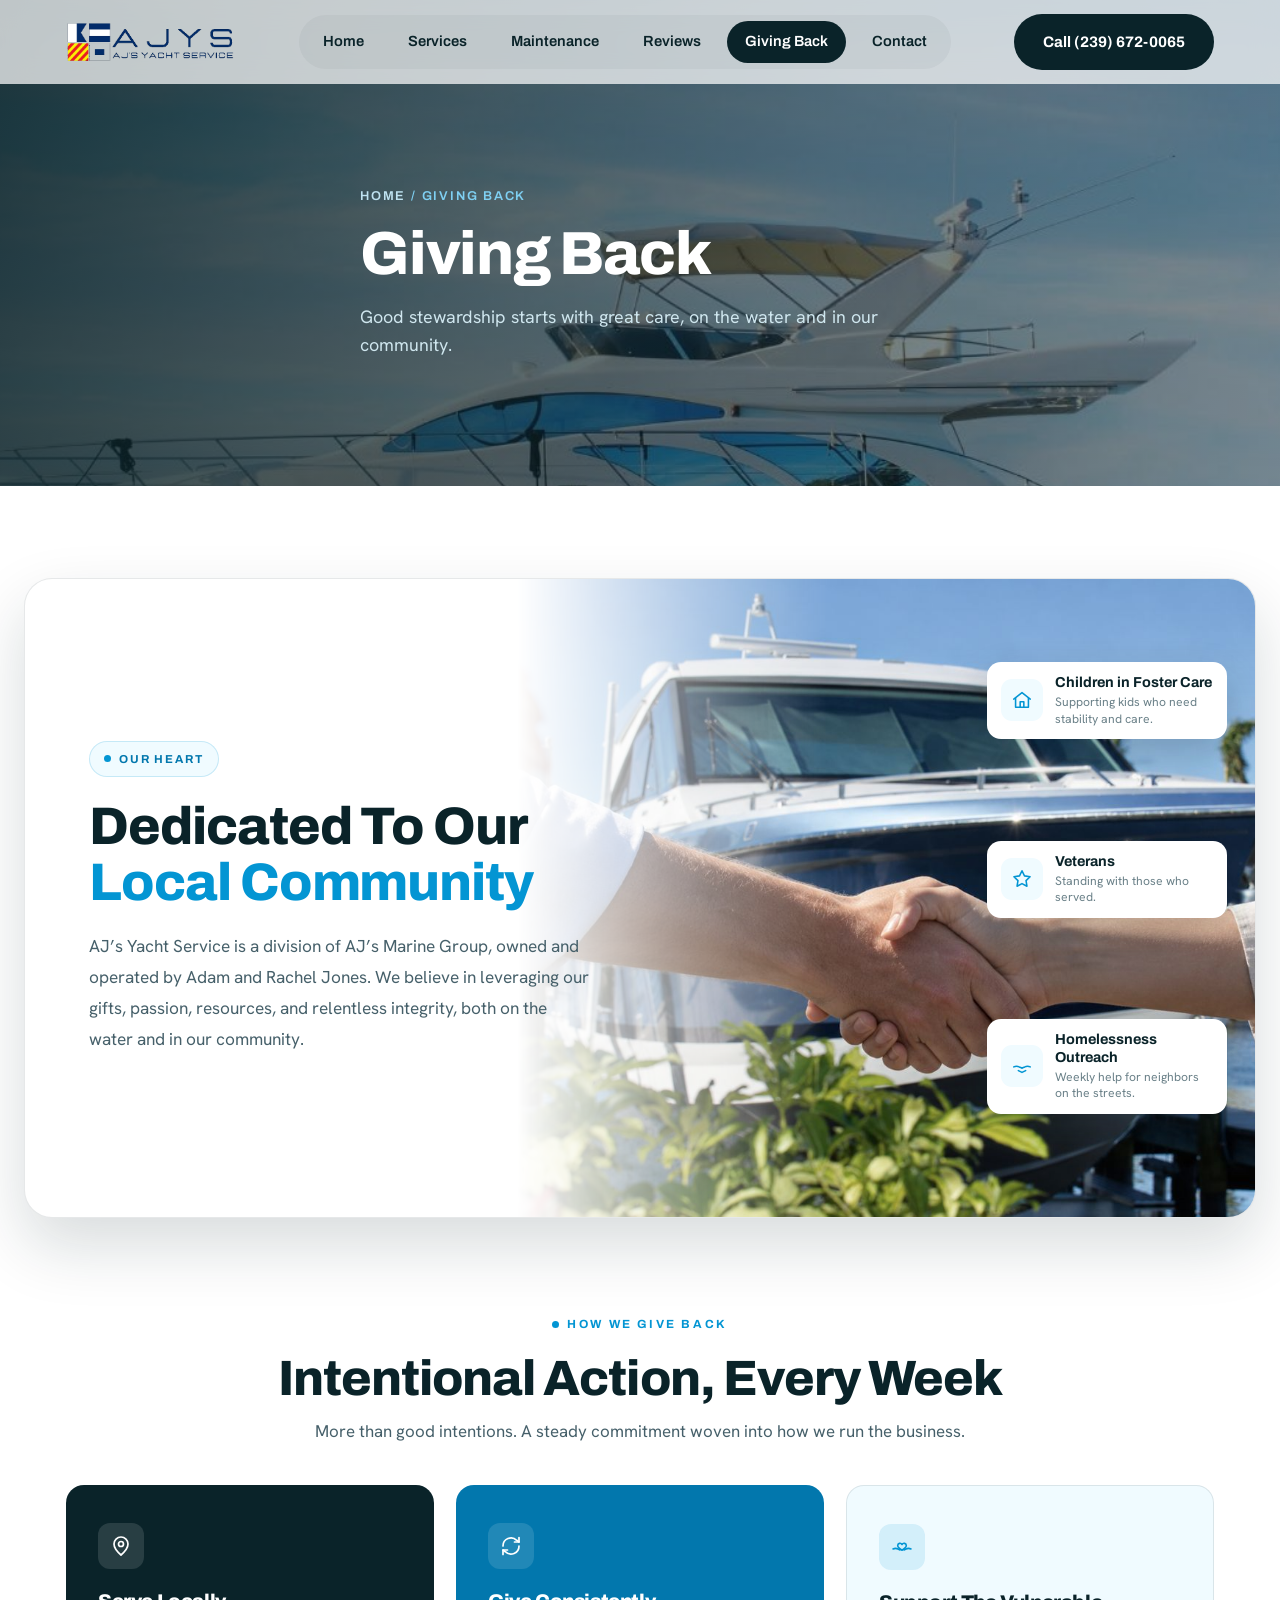
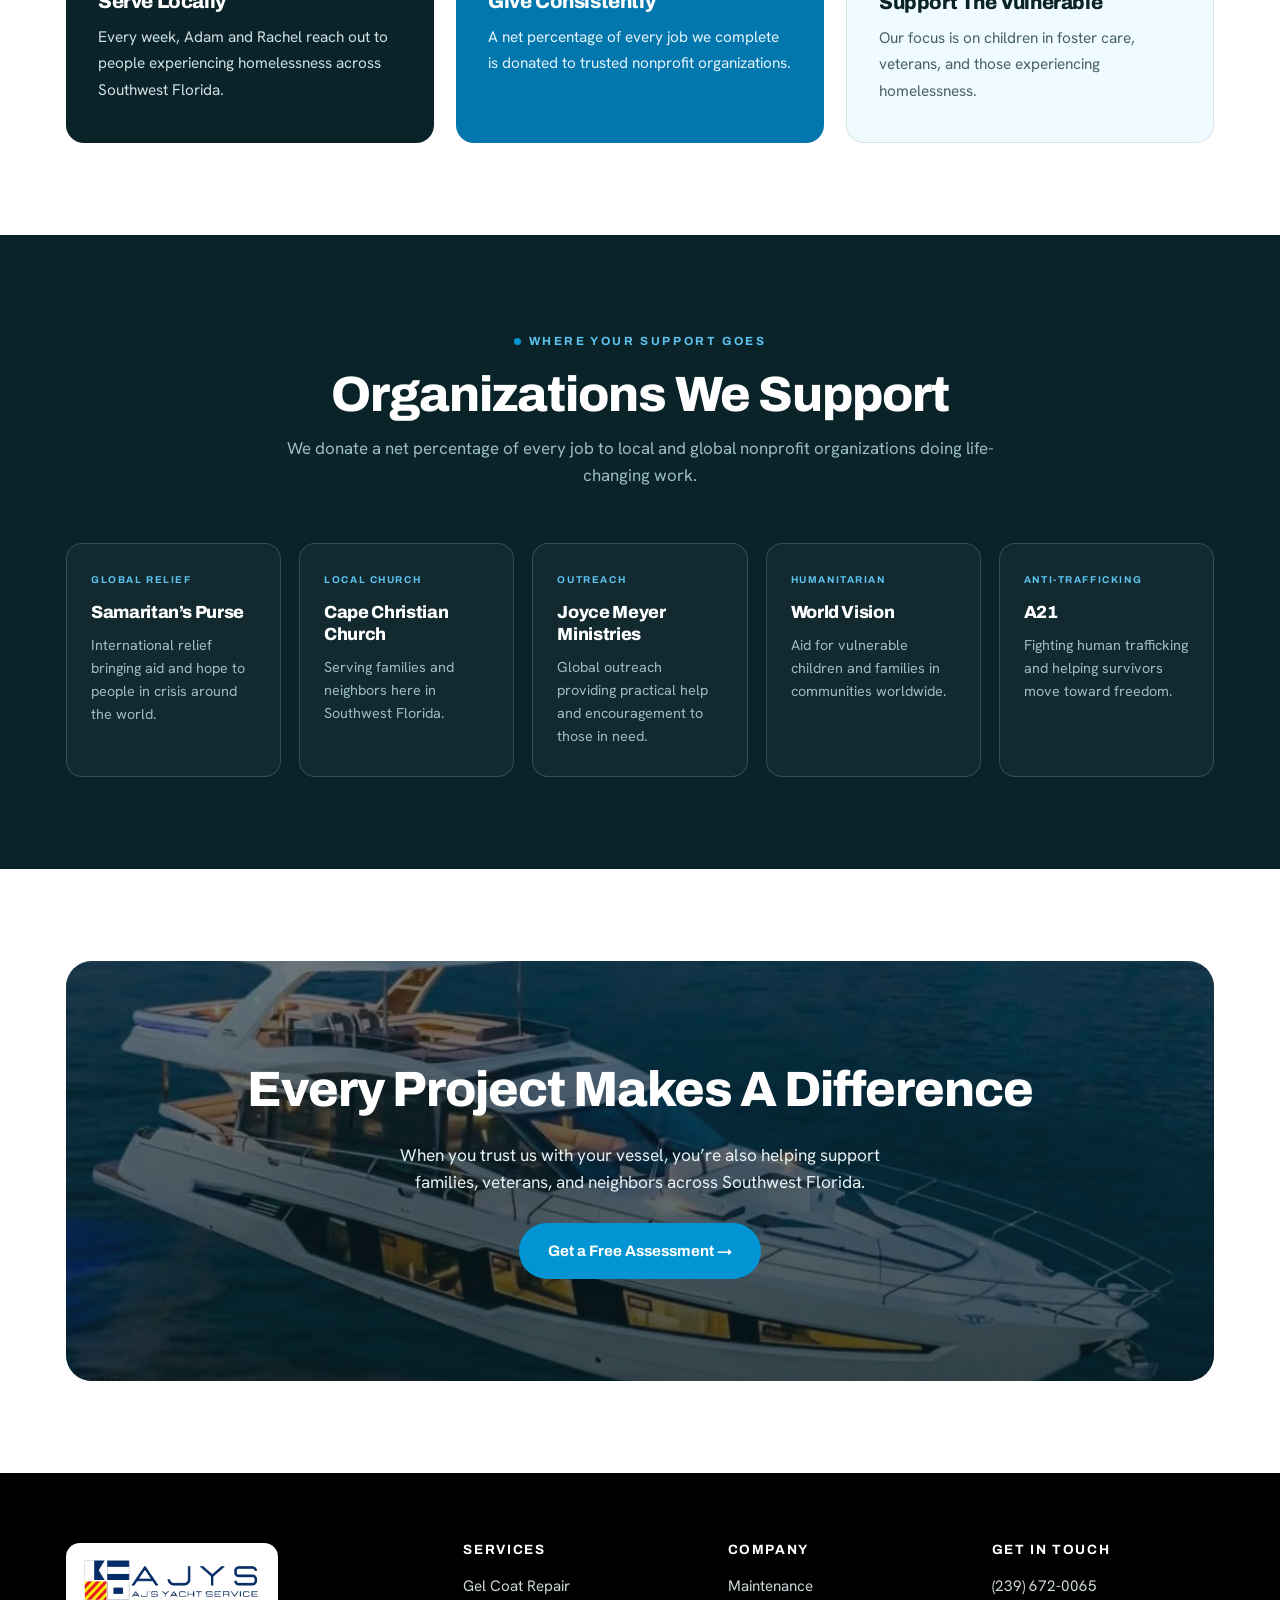
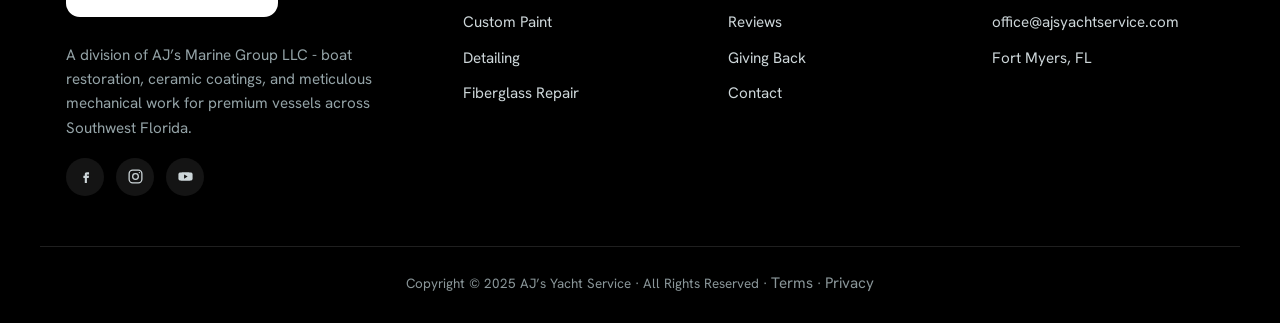
==== commit 5d3870ff: "Add files via upload" ====
--- a/giving-back.html
+++ b/giving-back.html
@@ -82,7 +82,7 @@
 <link rel="preconnect" href="https://fonts.googleapis.com"><link rel="preconnect" href="https://fonts.gstatic.com" crossorigin><link href="https://fonts.googleapis.com/css2?family=Archivo:wght@600;700;800;900&family=Hanken+Grotesk:wght@400;500;600;700&display=swap" rel="stylesheet"><link rel="preload" as="image" href="images/web-7.webp"><link rel="stylesheet" href="style.css">
 <style>
 .gb-lead{color:#46606a;font-size:1.08rem;line-height:1.85;max-width:60ch;margin:0 auto;text-align:center;}
-.gb-sec-title{max-width:18ch;margin-left:auto;margin-right:auto;text-wrap:balance;}
+.gb-sec-title{text-wrap:balance;}
 /* commitment cards (editorial) */
 .gb-commit{display:grid;grid-template-columns:repeat(3,1fr);gap:22px;margin-top:8px;}
 .gb-commit .c{border-radius:18px;padding:38px 32px;}
@@ -110,6 +110,62 @@
 .gb-org p{color:#9cbcc6;font-size:.9rem;line-height:1.6;}
 @media(max-width:900px){.gb-orgs{grid-template-columns:repeat(2,1fr);}}
 @media(max-width:560px){.gb-orgs{grid-template-columns:1fr;}}
+/* entrance + hover animations */
+@keyframes cardUp{from{opacity:0;transform:translateY(24px);}to{opacity:1;transform:translateY(0);}}
+.gb-commit.reveal,.gb-orgs.reveal{opacity:1;transform:none;}
+.gb-commit .c,.gb-orgs .gb-org{opacity:0;}
+.gb-commit.in .c,.gb-orgs.in .gb-org{animation:cardUp .6s cubic-bezier(.4,0,.2,1) both;}
+.gb-commit.in .c:nth-child(2){animation-delay:.12s;}
+.gb-commit.in .c:nth-child(3){animation-delay:.24s;}
+.gb-orgs.in .gb-org:nth-child(2){animation-delay:.08s;}
+.gb-orgs.in .gb-org:nth-child(3){animation-delay:.16s;}
+.gb-orgs.in .gb-org:nth-child(4){animation-delay:.24s;}
+.gb-orgs.in .gb-org:nth-child(5){animation-delay:.32s;}
+/* commit card hover */
+.gb-commit .c{transition:transform .32s ease, box-shadow .32s ease;}
+.gb-commit .c .ic{transition:transform .32s ease;}
+.gb-commit .c:hover{transform:translateY(-8px);box-shadow:0 22px 48px rgba(10,35,41,.20);}
+.gb-commit .c3:hover{box-shadow:var(--shadow-lg);}
+.gb-commit .c:hover .ic{transform:scale(1.1) rotate(-4deg);}
+/* nonprofit card hover: growing top accent + lift shadow */
+.gb-org{position:relative;overflow:hidden;}
+.gb-org::before{content:"";position:absolute;top:0;left:0;height:3px;width:0;background:var(--azure);transition:width .38s ease;}
+.gb-org:hover::before{width:100%;}
+.gb-org:hover{box-shadow:0 18px 40px rgba(0,0,0,.30);}
+@media(prefers-reduced-motion:reduce){.gb-commit.in .c,.gb-orgs.in .gb-org{animation:none;opacity:1;}}
+/* mission: half-panel photo with fade blend + floating cause cards */
+.gb-panel-wrap{max-width:1320px;margin:0 auto;padding:0 24px;}
+.gb-panel{position:relative;border-radius:28px;overflow:hidden;background:#fff;border:1px solid var(--line);box-shadow:var(--shadow-lg);min-height:640px;display:grid;grid-template-columns:1fr 1fr;}
+.gb-panel .gb-text{position:relative;z-index:2;align-self:center;padding:76px 40px 76px 64px;}
+.gb-pill{display:inline-flex;align-items:center;gap:8px;background:var(--ice);border:1px solid rgba(3,149,211,.18);color:var(--azure-dark);font-family:'Archivo',sans-serif;font-weight:700;font-size:.72rem;letter-spacing:.16em;text-transform:uppercase;padding:8px 14px;border-radius:999px;margin-bottom:22px;}
+.gb-pill::before{content:'';width:7px;height:7px;border-radius:50%;background:var(--azure);}
+.gb-panel h2{font-size:clamp(2.1rem,4.4vw,3.3rem);line-height:1.06;margin-bottom:20px;letter-spacing:-.02em;}
+.gb-panel h2 .az{color:var(--azure);}
+.gb-panel p{color:#46606a;font-size:1.08rem;line-height:1.8;max-width:50ch;}
+.gb-panel .gb-photo{position:absolute;top:0;right:0;bottom:0;width:60%;background-size:cover;background-position:42% center;-webkit-mask-image:linear-gradient(to right,rgba(0,0,0,0) 0%,rgba(0,0,0,.55) 22%,#000 42%);mask-image:linear-gradient(to right,rgba(0,0,0,0) 0%,rgba(0,0,0,.55) 22%,#000 42%);}
+.gb-float{position:absolute;right:28px;width:240px;background:#fff;border-radius:14px;padding:12px 14px;z-index:3;display:flex;gap:12px;align-items:center;box-shadow:0 16px 38px rgba(10,35,41,.20);opacity:0;transition:box-shadow .3s ease;}
+.gb-float:hover{box-shadow:0 22px 48px rgba(3,149,211,.28);}
+.gb-float .fi{width:42px;height:42px;border-radius:11px;flex:none;background:var(--ice);color:var(--azure);display:grid;place-items:center;}
+.gb-float .fi svg{width:22px;height:22px;}
+.gb-float .ft{font-family:'Archivo',sans-serif;font-weight:700;font-size:.9rem;color:var(--ink);line-height:1.2;}
+.gb-float .fs{font-size:.76rem;color:#6a8088;margin-top:3px;line-height:1.35;}
+.gb-float.f1{top:13%;}
+.gb-float.f2{top:41%;}
+.gb-float.f3{top:69%;}
+@keyframes floaty{0%,100%{transform:translateY(0);}50%{transform:translateY(-6px);}}
+.gb-panel.in .gb-float{animation:cardUp .6s cubic-bezier(.4,0,.2,1) both, floaty 6s ease-in-out infinite;}
+.gb-panel.in .gb-float.f1{animation-delay:.2s,.8s;}
+.gb-panel.in .gb-float.f2{animation-delay:.35s,1.15s;}
+.gb-panel.in .gb-float.f3{animation-delay:.5s,1.5s;}
+.gb-panel.reveal{opacity:1;transform:none;}
+.gb-panel .gb-text,.gb-panel .gb-photo{opacity:0;transition:opacity .9s ease,transform .9s ease;}
+.gb-panel .gb-text{transform:translateY(18px);}
+.gb-panel.in .gb-text,.gb-panel.in .gb-photo{opacity:1;transform:none;}
+.gb-panel.in .gb-photo{transition-delay:.1s;}
+@media(max-width:900px){.gb-float{width:214px;right:16px;}.gb-panel .gb-text{padding:60px 28px 60px 36px;}}
+@media(max-width:820px){.gb-panel{grid-template-columns:1fr;min-height:0;}.gb-panel .gb-text{padding:44px 26px 8px;}.gb-panel .gb-photo{position:relative;width:100%;height:300px;-webkit-mask-image:linear-gradient(to bottom,rgba(0,0,0,0),#000 30%);mask-image:linear-gradient(to bottom,rgba(0,0,0,0),#000 30%);}.gb-floats-m{display:grid;gap:12px;padding:14px 20px 24px;}.gb-float{position:static;right:auto;width:100%;top:auto!important;}}
+@media(min-width:821px){.gb-floats-m{display:contents;}}
+@media(prefers-reduced-motion:reduce){.gb-panel.in .gb-float{animation:none;opacity:1;}}
 </style>
 
 
@@ -121,7 +177,7 @@
 height="0" width="0" style="display:none;visibility:hidden"></iframe></noscript>
 <!-- End Google Tag Manager (noscript) -->
 
-<header class="nav"><div class="nav-inner"><a class="nav-logo" href="index.html" data-route="home"><img src="images/logo.png" alt="AJ's Yacht Service"></a><nav class="nav-links"><a href="index.html" data-route="home">Home</a><a href="index.html#services" data-route="services">Services</a><a href="index.html#maintenance" data-route="maintenance">Maintenance</a><a href="index.html#reviews" data-route="reviews">Reviews</a><a href="giving-back.html" data-route="giving">Giving Back</a><a href="index.html#contact" data-route="contact">Contact</a></nav><div class="nav-cta"><a class="btn btn-dark" href="tel:2396720065">Call (239) 672-0065</a><button class="hamburger" aria-label="Menu"><span></span><span></span><span></span></button></div></div></header><div class="menu-overlay"></div><aside class="mobile-menu"><button class="menu-close" aria-label="Close">&times;</button><a href="index.html" data-route="home">Home</a><a href="index.html#services" data-route="services">Services</a><a href="index.html#maintenance" data-route="maintenance">Maintenance</a><a href="index.html#reviews" data-route="reviews">Reviews</a><a href="giving-back.html" data-route="giving">Giving Back</a><a href="index.html#contact" data-route="contact">Contact</a><a class="btn btn-dark" href="tel:2396720065">Call (239) 672-0065</a></aside><main id="app"><div class="page active" data-page="giving"><section class="page-hero"><div class="bg" style="background-image:url([data-uri]);background-position:center 55%;"></div><div class="veil"></div><div class="wrap"><div class="crumb"><a href="index.html">Home</a> / Giving Back</div><h1>Giving Back</h1><p>Good stewardship starts with great care, on the water and in our community.</p></div></section><section><div class="wrap" style="max-width:820px;"><div class="sec-head reveal" style="margin-bottom:20px;"><span class="eyebrow">Our Heart</span><h2 class="gb-sec-title">Dedicated To Our Local Community</h2></div><p class="gb-lead reveal">AJ&rsquo;s Yacht Service is a division of AJ&rsquo;s Marine Group, owned and operated by Adam and Rachel Jones. We believe in leveraging our gifts, passion, resources, and relentless integrity, both on the water and in our community.</p></div></section><section style="padding-top:0;"><div class="wrap"><div class="sec-head reveal" style="margin-bottom:40px;"><span class="eyebrow">How We Give Back</span><h2>Intentional Action, Every Week</h2><p>More than good intentions. A steady commitment woven into how we run the business.</p></div><div class="gb-commit reveal"><div class="c c1"><div class="ic"><svg viewBox="0 0 24 24" fill="none" stroke="currentColor" stroke-width="1.7" stroke-linecap="round" stroke-linejoin="round"><path d="M12 21s-7-6.1-7-11a7 7 0 0114 0c0 4.9-7 11-7 11z"/><circle cx="12" cy="10" r="2.5"/></svg></div><h3>Serve Locally</h3><p>Every week, Adam and Rachel reach out to people experiencing homelessness across Southwest Florida.</p></div><div class="c c2"><div class="ic"><svg viewBox="0 0 24 24" fill="none" stroke="currentColor" stroke-width="1.7" stroke-linecap="round" stroke-linejoin="round"><path d="M4 12a8 8 0 0113.7-5.7L20 8"/><path d="M20 3.5V8h-4.5"/><path d="M20 12a8 8 0 01-13.7 5.7L4 16"/><path d="M4 20.5V16h4.5"/></svg></div><h3>Give Consistently</h3><p>A net percentage of every job we complete is donated to trusted nonprofit organizations.</p></div><div class="c c3"><div class="ic"><svg viewBox="0 0 24 24" fill="none" stroke="currentColor" stroke-width="1.6" stroke-linecap="round" stroke-linejoin="round"><path d="M12 9.5c1.2-2 4.3-1.3 4.3 1.1 0 1.9-2.5 3.6-4.3 4.6-1.8-1-4.3-2.7-4.3-4.6 0-2.4 3.1-3.1 4.3-1.1z"/><path d="M3 14c1.6-.8 3.4-.8 5 0l2 1"/><path d="M21 14c-1.6-.8-3.4-.8-5 0l-2 1"/></svg></div><h3>Support The Vulnerable</h3><p>Our focus is on children in foster care, veterans, and those experiencing homelessness.</p></div></div></div></section><section class="dark"><div class="wrap"><div class="sec-head reveal"><span class="eyebrow">Where Your Support Goes</span><h2>Organizations We Support</h2><p>We donate a net percentage of every job to local and global nonprofit organizations doing life-changing work.</p></div><div class="gb-orgs reveal"><div class="gb-org"><div class="lbl">Global Relief</div><h3>Samaritan&rsquo;s Purse</h3><p>International relief bringing aid and hope to people in crisis around the world.</p></div><div class="gb-org"><div class="lbl">Local Church</div><h3>Cape Christian Church</h3><p>Serving families and neighbors here in Southwest Florida.</p></div><div class="gb-org"><div class="lbl">Outreach</div><h3>Joyce Meyer Ministries</h3><p>Global outreach providing practical help and encouragement to those in need.</p></div><div class="gb-org"><div class="lbl">Humanitarian</div><h3>World Vision</h3><p>Aid for vulnerable children and families in communities worldwide.</p></div><div class="gb-org"><div class="lbl">Anti-Trafficking</div><h3>A21</h3><p>Fighting human trafficking and helping survivors move toward freedom.</p></div></div></div></section><section><div class="wrap"><div class="cta-band reveal" style="min-height:420px;"><div class="bg" style="background-image:url([data-uri]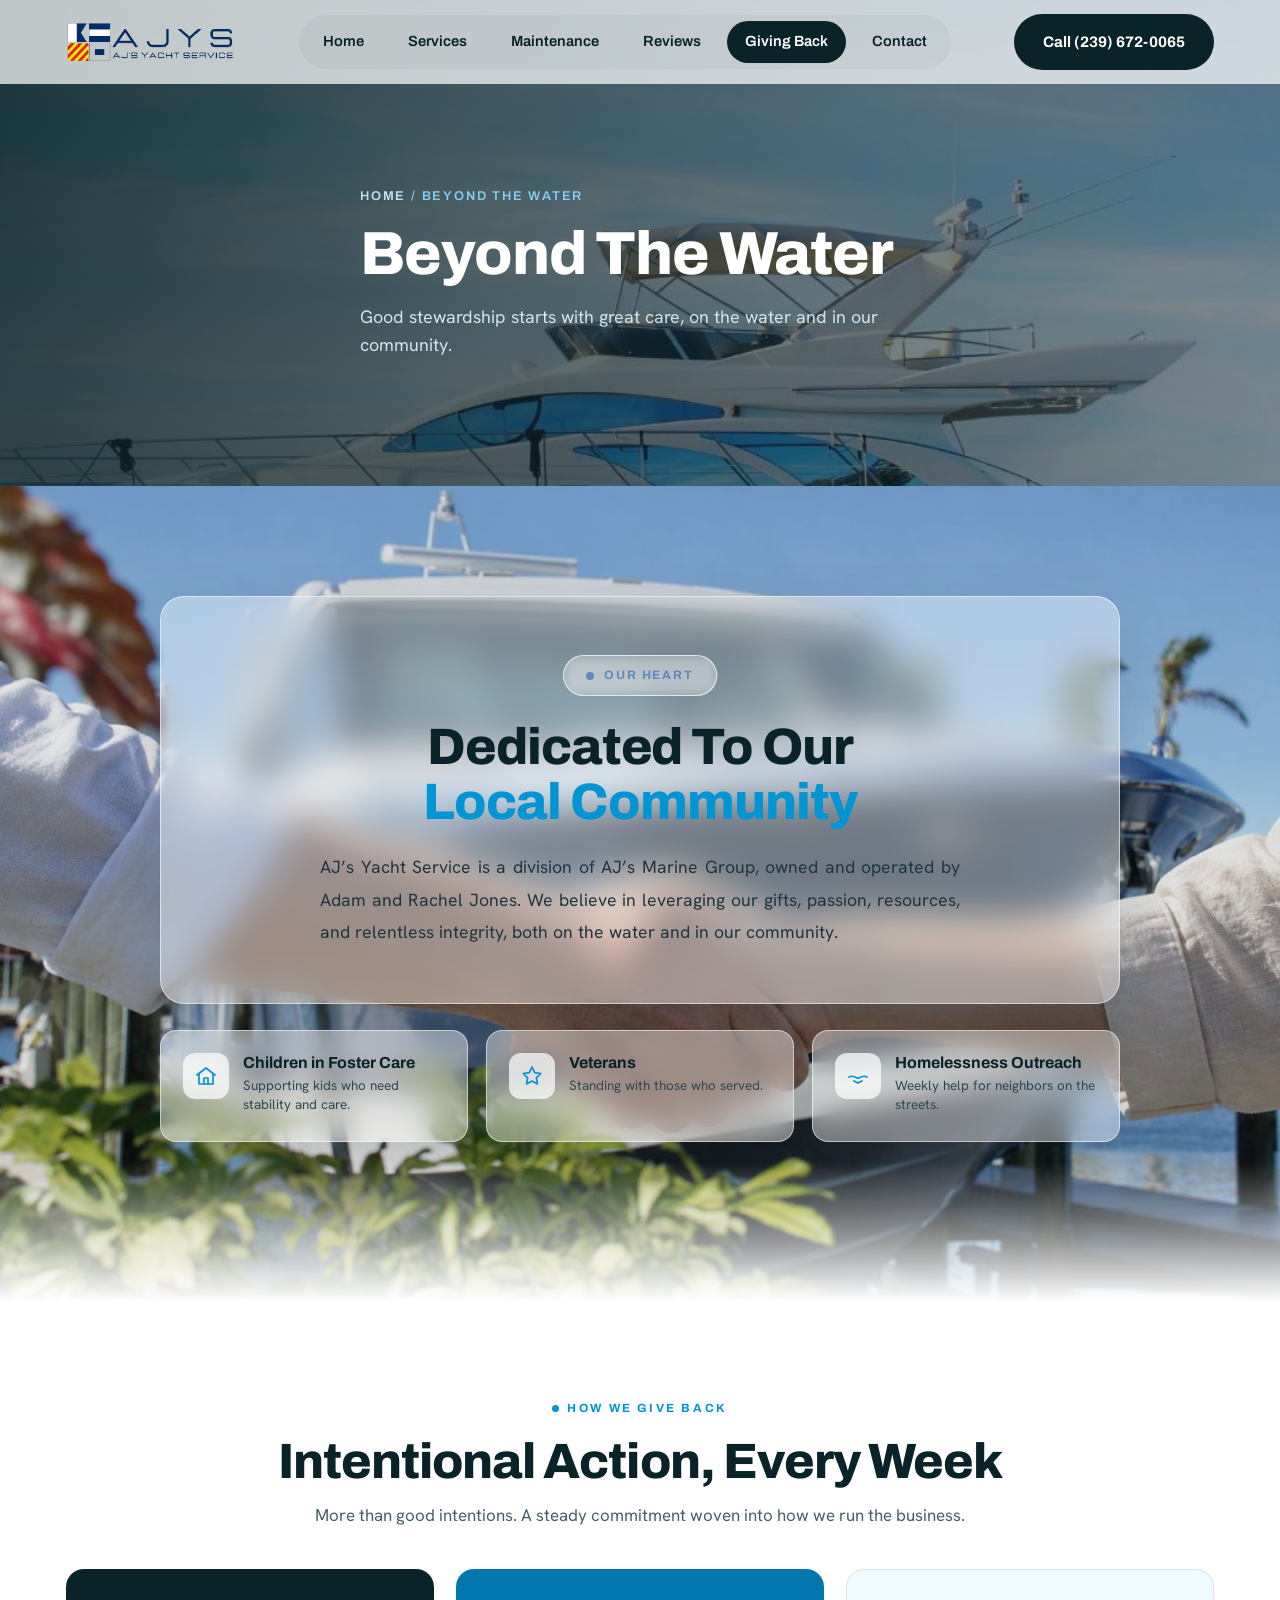
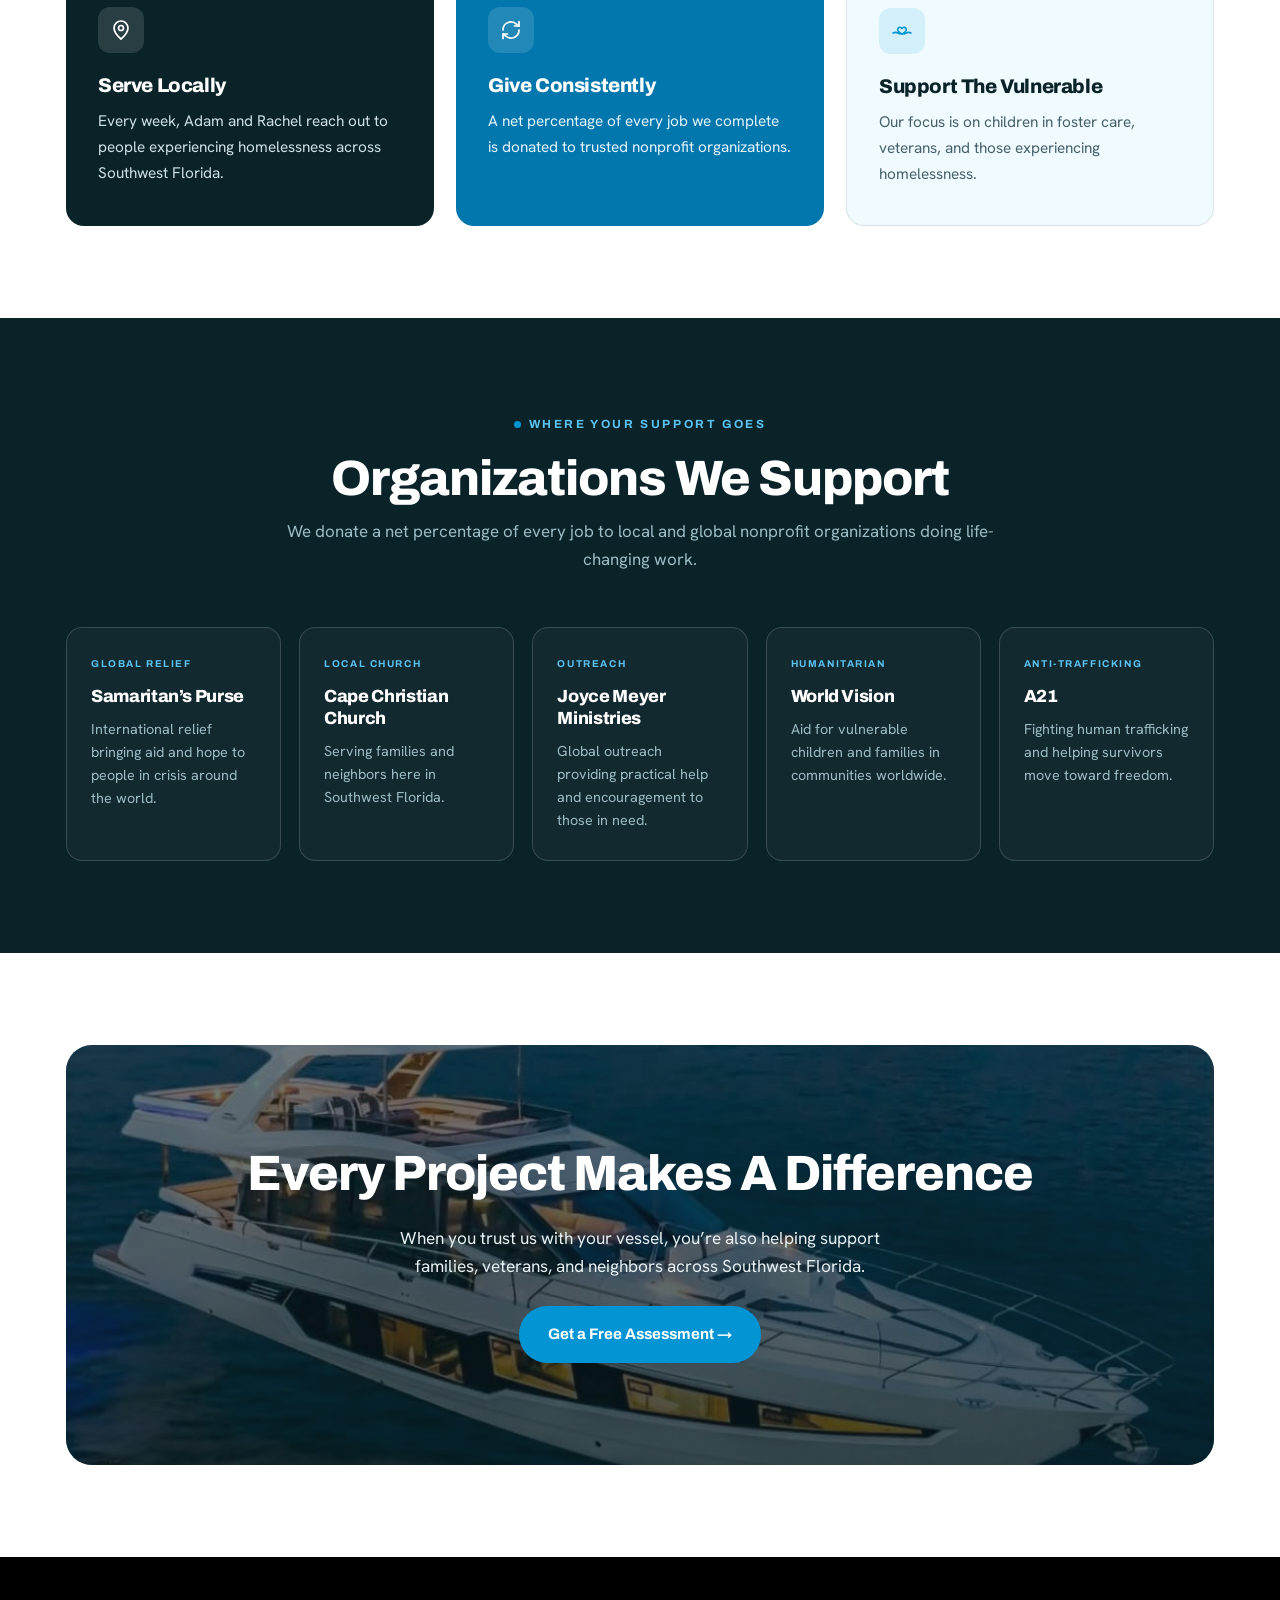
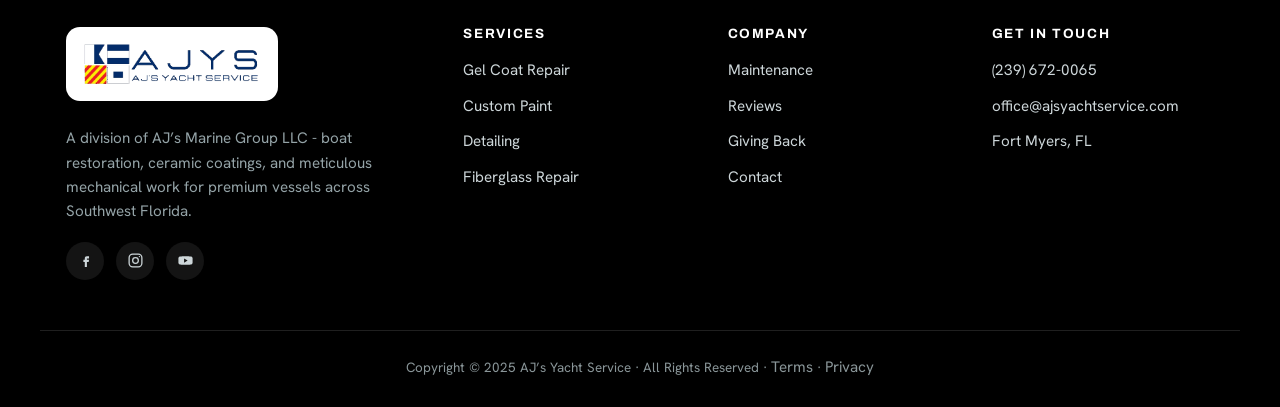
